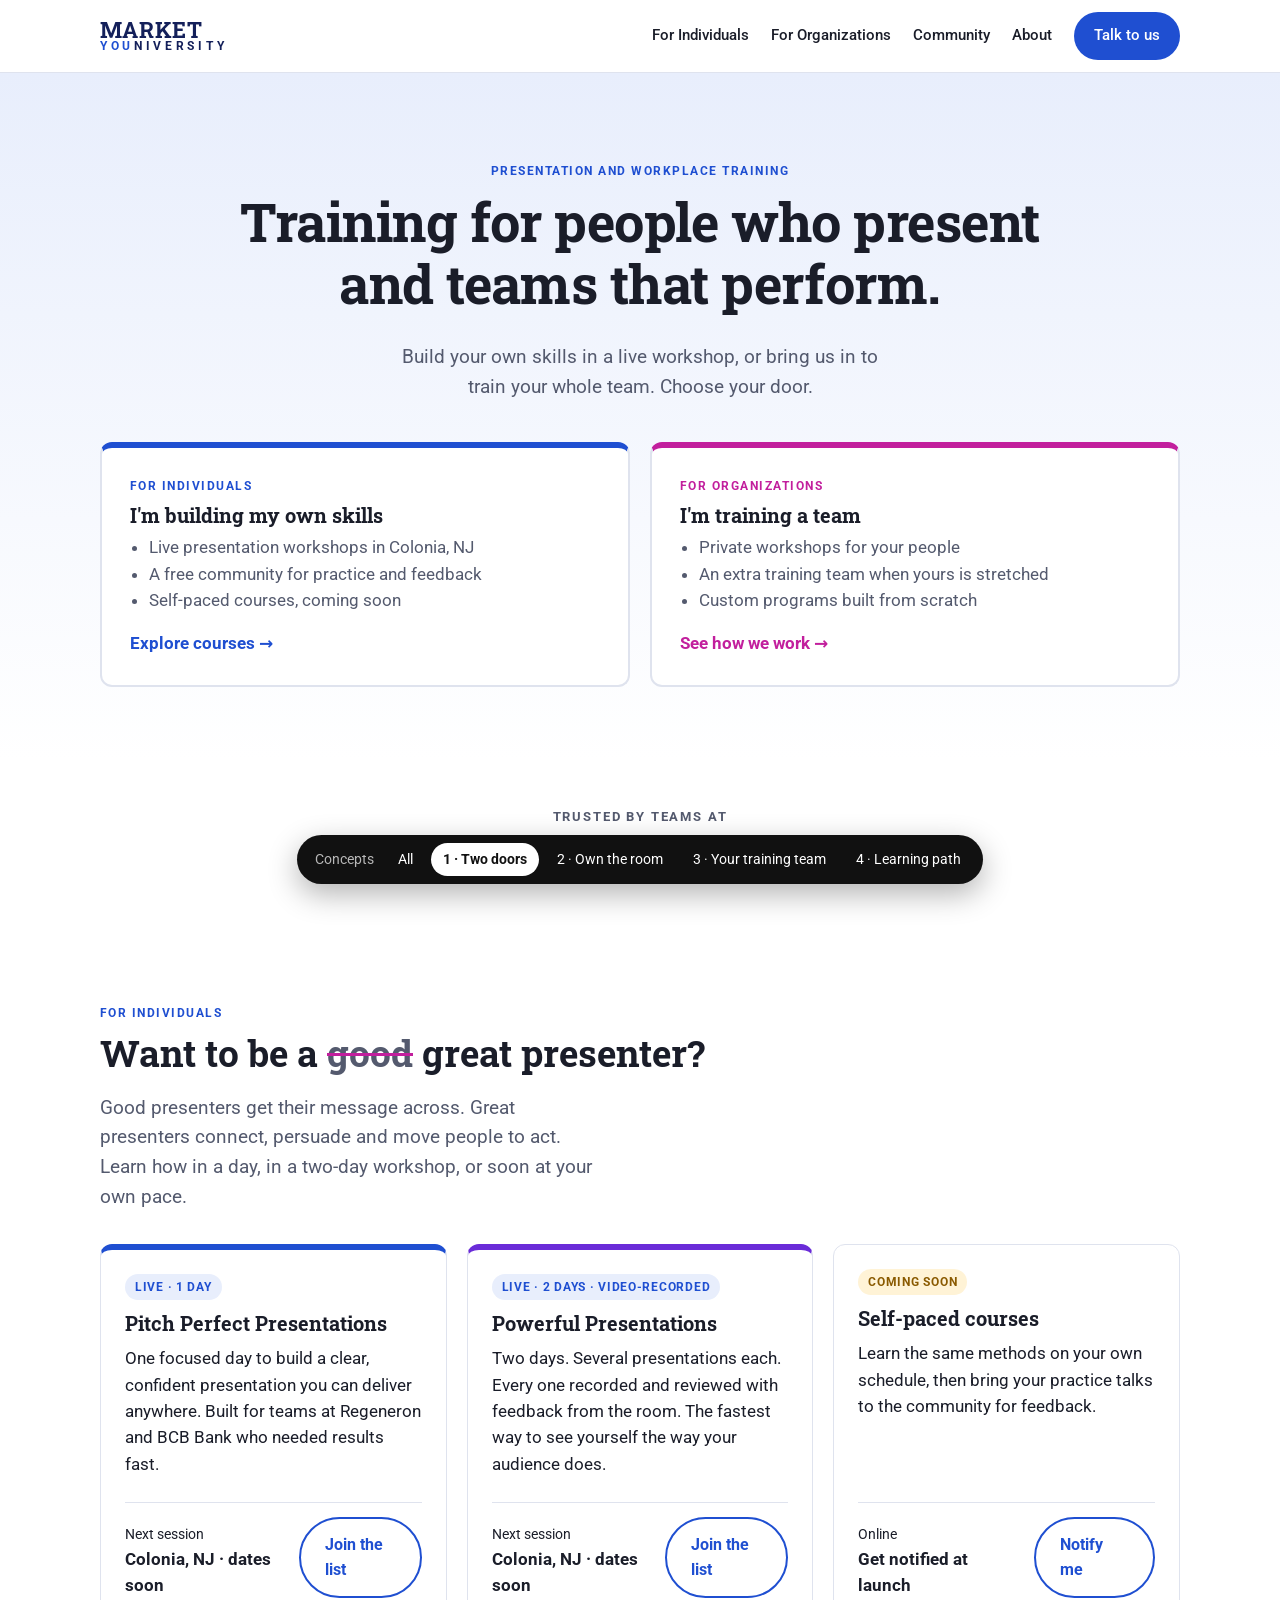
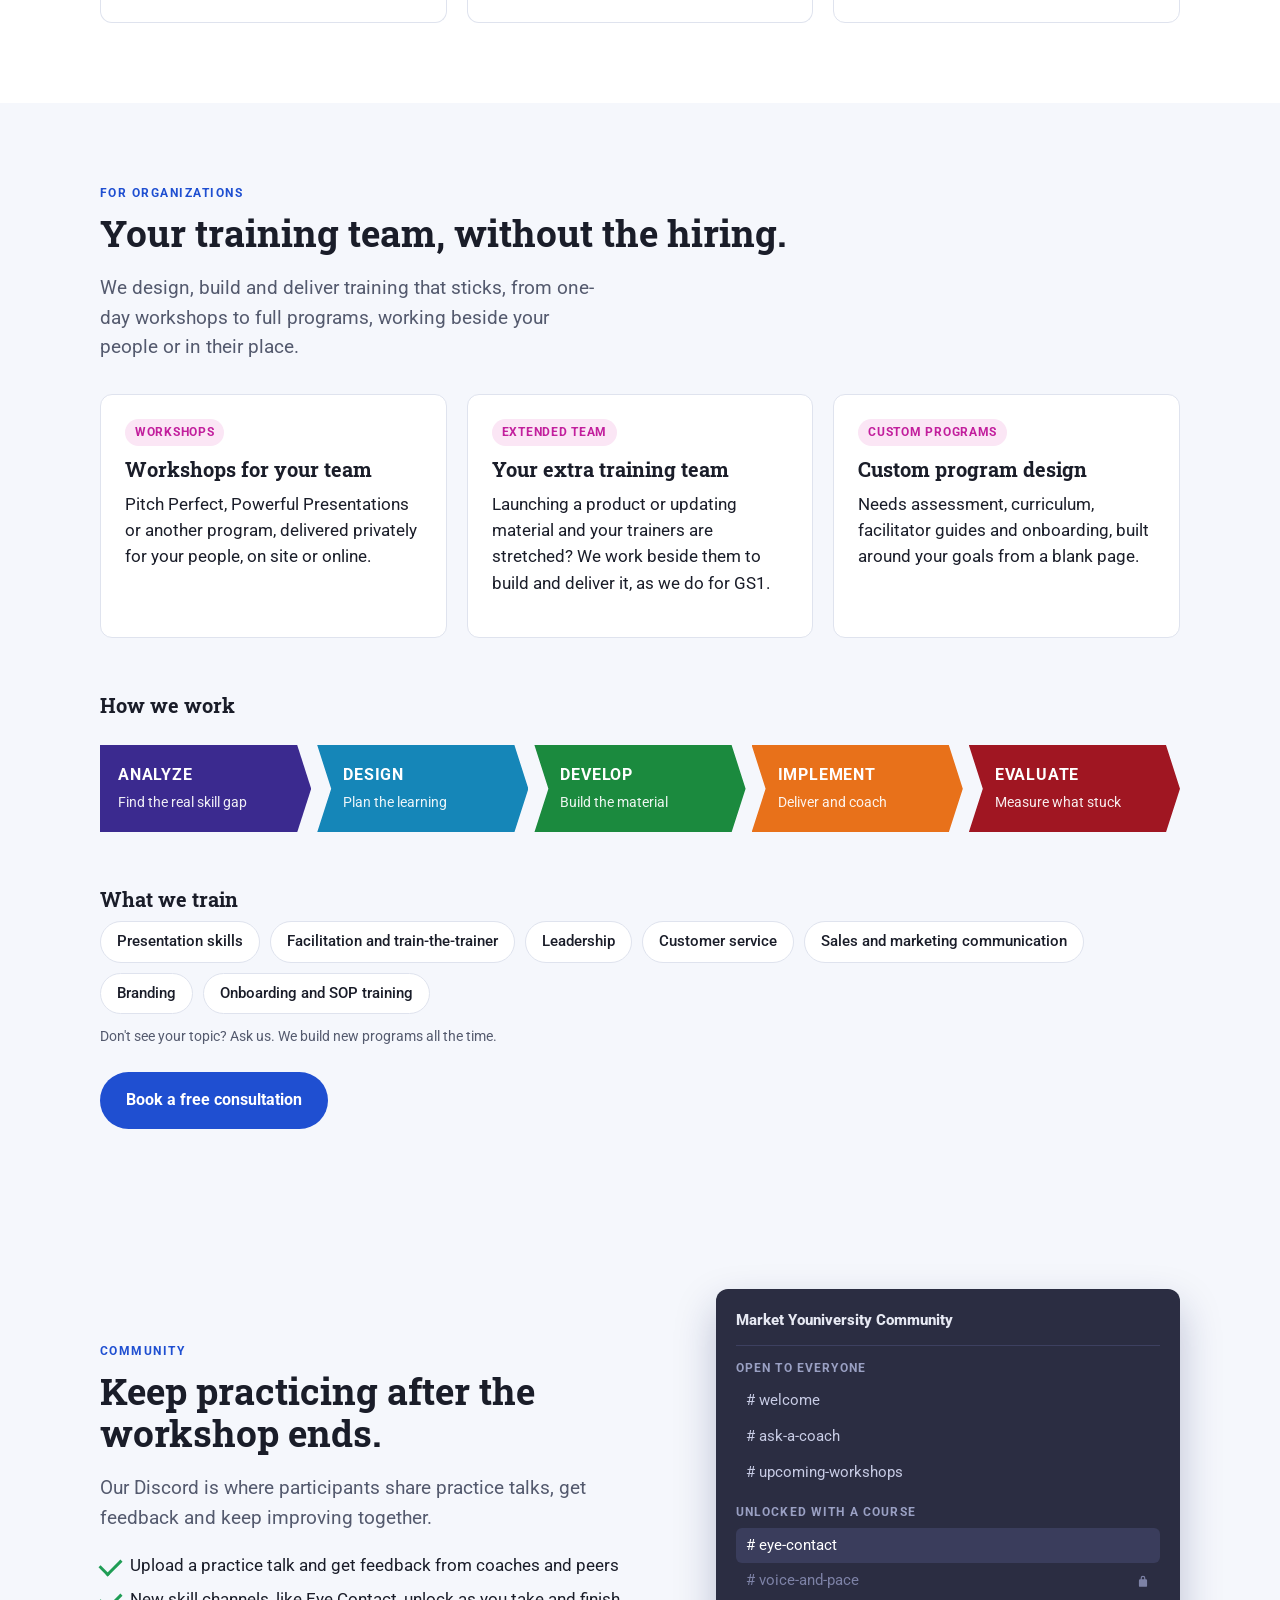
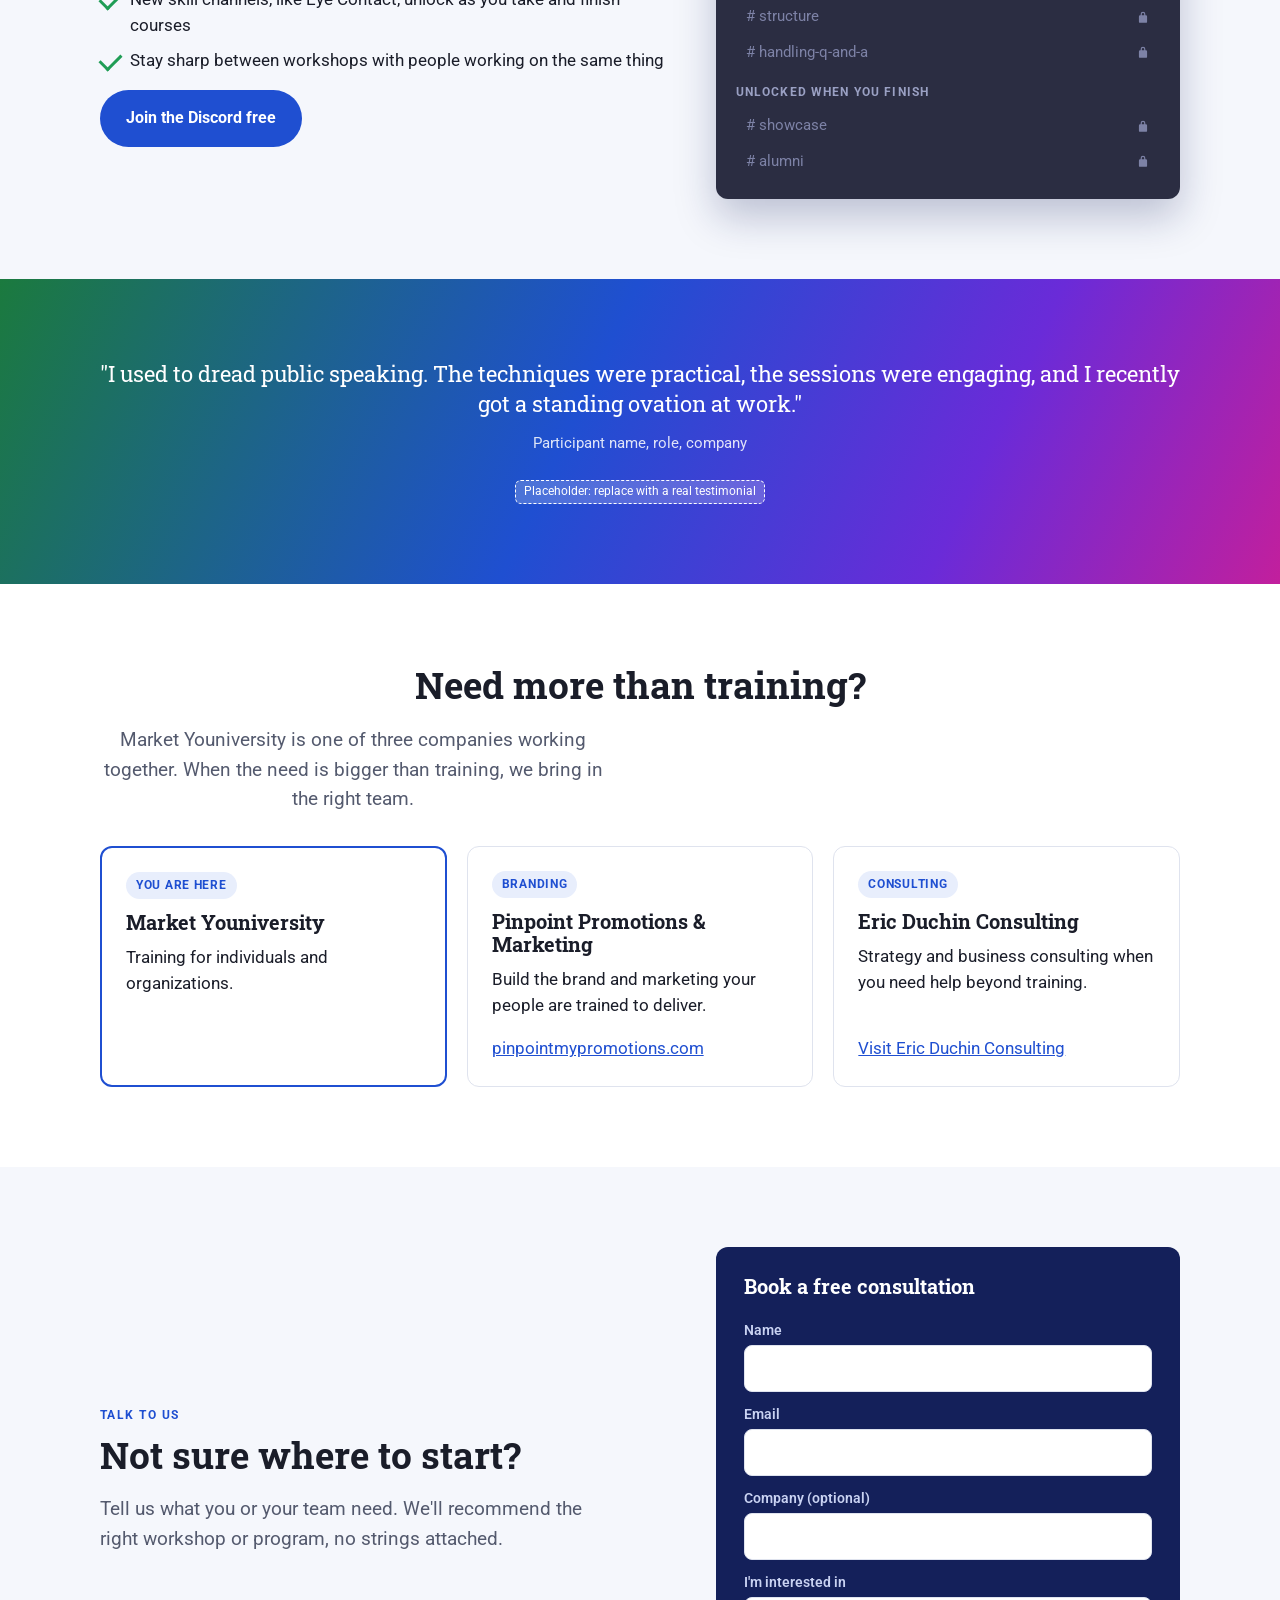
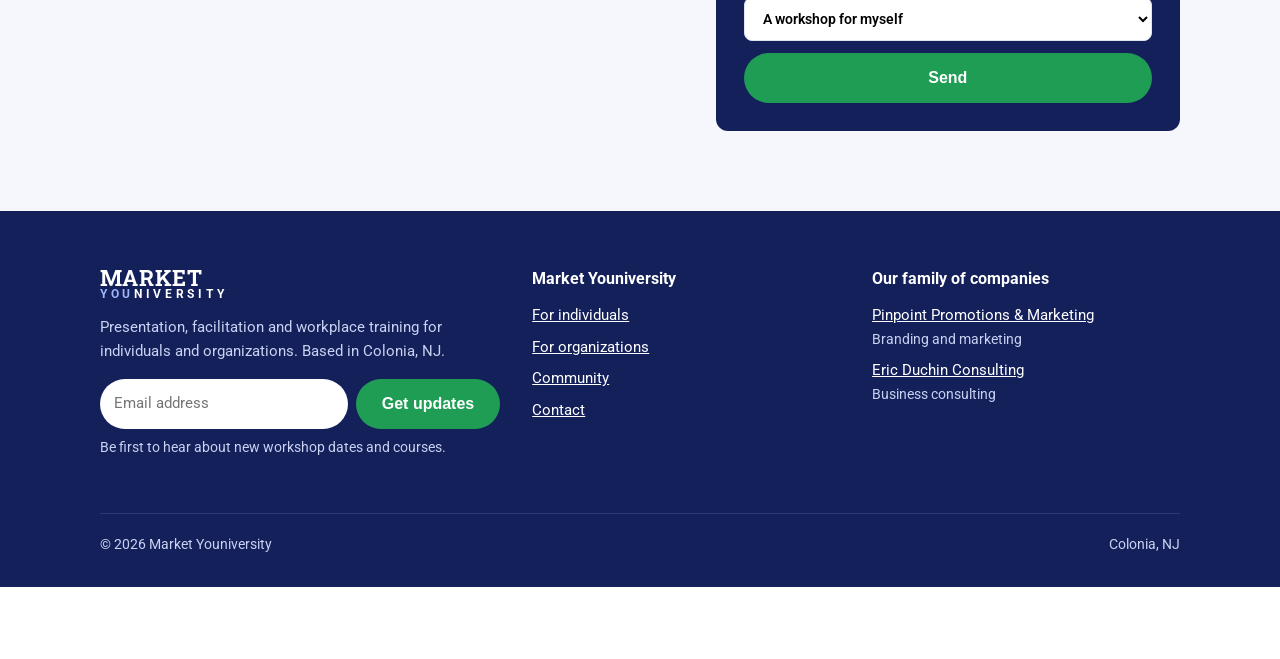
==== concept-1/index.html @ c7da289d "Add four homepage concepts for the repositioned site Static pages for Vercel: an index comparing the" ====
<!doctype html>
<html lang="en">
<head>
<meta charset="utf-8">
<meta name="viewport" content="width=device-width, initial-scale=1">
<title>Market Youniversity · Concept 1: Two doors</title>
<meta name="description" content="Training for people who present and teams that perform.">
<link rel="preconnect" href="https://fonts.googleapis.com">
<link rel="preconnect" href="https://fonts.gstatic.com" crossorigin>
<link href="https://fonts.googleapis.com/css2?family=Roboto+Slab:wght@500;700;800&family=Roboto:wght@400;500;700&display=swap" rel="stylesheet">
<link rel="stylesheet" href="/assets/site.css">
</head>
<body>
<header class="site-header">
  <div class="wrap">
    <a class="logo" href="#top" aria-label="Market Youniversity home"><b>MARKET</b><span><em>You</em>niversity</span></a>
    <button class="menu-toggle" aria-label="Menu" onclick="document.querySelector('.nav').classList.toggle('open')">Menu</button>
    <nav class="nav">
      <a href="#individuals">For Individuals</a>
      <a href="#organizations">For Organizations</a>
      <a href="#community">Community</a>
      <a href="#about">About</a>
      <a class="btn btn-primary" href="#contact">Talk to us</a>
    </nav>
  </div>
</header>
<main id="top">

<section class="hero">
  <div class="wrap center">
    <span class="eyebrow">Presentation and workplace training</span>
    <h1>Training for people who present<br>and teams that perform.</h1>
    <p class="lead">Build your own skills in a live workshop, or bring us in to train your whole team. Choose your door.</p>
    <div class="doors" style="text-align:left">
      <a class="door ind" href="#individuals">
        <span class="eyebrow">For individuals</span>
        <h3>I'm building my own skills</h3>
        <ul><li>Live presentation workshops in Colonia, NJ</li><li>A free community for practice and feedback</li><li>Self-paced courses, coming soon</li></ul>
        <span class="go">Explore courses &rarr;</span>
      </a>
      <a class="door org" href="#organizations">
        <span class="eyebrow" style="color:var(--magenta)">For organizations</span>
        <h3>I'm training a team</h3>
        <ul><li>Private workshops for your people</li><li>An extra training team when yours is stretched</li><li>Custom programs built from scratch</li></ul>
        <span class="go" style="color:var(--magenta)">See how we work &rarr;</span>
      </a>
    </div>
  </div>
</section>
<section class="section tight">
  <div class="wrap">
    <p class="clients-label">Trusted by teams at</p>
    <div class="clients"><span>Regeneron</span><span>BCB Bank</span><span>GS1</span></div>
  </div>
</section>
<section class="section" id="individuals">
  <div class="wrap">
    <span class="eyebrow">For individuals</span>
    <h2>Want to be a <span class="strike">good</span> great presenter?</h2>
    <p class="lead">Good presenters get their message across. Great presenters connect, persuade and move people to act. Learn how in a day, in a two-day workshop, or soon at your own pace.</p>
    <div class="grid-3" style="margin-top:32px">
      <article class="card course">
        <span class="tag">Live · 1 day</span>
        <h3>Pitch Perfect Presentations</h3>
        <p>One focused day to build a clear, confident presentation you can deliver anywhere. Built for teams at Regeneron and BCB Bank who needed results fast.</p>
        <div class="meta"><div>Next session<strong>Colonia, NJ · dates soon</strong></div><a class="btn btn-ghost" href="#contact">Join the list</a></div>
      </article>
      <article class="card course big">
        <span class="tag">Live · 2 days · video-recorded</span>
        <h3>Powerful Presentations</h3>
        <p>Two days. Several presentations each. Every one recorded and reviewed with feedback from the room. The fastest way to see yourself the way your audience does.</p>
        <div class="meta"><div>Next session<strong>Colonia, NJ · dates soon</strong></div><a class="btn btn-ghost" href="#contact">Join the list</a></div>
      </article>
      <article class="card">
        <span class="tag soon">Coming soon</span>
        <h3>Self-paced courses</h3>
        <p>Learn the same methods on your own schedule, then bring your practice talks to the community for feedback.</p>
        <div class="meta"><div>Online<strong>Get notified at launch</strong></div><a class="btn btn-ghost" href="#contact">Notify me</a></div>
      </article>
    </div>
  </div>
</section>
<section class="section alt" id="organizations">
  <div class="wrap">
    <span class="eyebrow">For organizations</span>
    <h2>Your training team, without the hiring.</h2>
    <p class="lead">We design, build and deliver training that sticks, from one-day workshops to full programs, working beside your people or in their place.</p>
    <div class="grid-3" style="margin-top:32px">
      <article class="card"><span class="tag org">Workshops</span><h3>Workshops for your team</h3><p>Pitch Perfect, Powerful Presentations or another program, delivered privately for your people, on site or online.</p></article>
      <article class="card"><span class="tag org">Extended team</span><h3>Your extra training team</h3><p>Launching a product or updating material and your trainers are stretched? We work beside them to build and deliver it, as we do for GS1.</p></article>
      <article class="card"><span class="tag org">Custom programs</span><h3>Custom program design</h3><p>Needs assessment, curriculum, facilitator guides and onboarding, built around your goals from a blank page.</p></article>
    </div>
    <h3 style="margin-top:56px">How we work</h3>
    <div class="chevrons">
      <div class="chev c1"><b>Analyze</b><small>Find the real skill gap</small></div>
      <div class="chev c2"><b>Design</b><small>Plan the learning</small></div>
      <div class="chev c3"><b>Develop</b><small>Build the material</small></div>
      <div class="chev c4"><b>Implement</b><small>Deliver and coach</small></div>
      <div class="chev c5"><b>Evaluate</b><small>Measure what stuck</small></div>
    </div>
    <h3 style="margin-top:56px">What we train</h3>
    <div class="pills">
      <span class="pill">Presentation skills</span><span class="pill">Facilitation and train-the-trainer</span><span class="pill">Leadership</span><span class="pill">Customer service</span><span class="pill">Sales and marketing communication</span><span class="pill">Branding</span><span class="pill">Onboarding and SOP training</span>
    </div>
    <p class="small muted" style="margin-top:12px">Don't see your topic? Ask us. We build new programs all the time.</p>
    
    <div class="btn-row"><a class="btn btn-primary" href="#contact">Book a free consultation</a></div>
  </div>
</section>
<section class="section alt" id="community">
  <div class="wrap hero-grid">
    <div>
      <span class="eyebrow">Community</span>
      <h2>Keep practicing after the workshop ends.</h2>
      <p class="lead">Our Discord is where participants share practice talks, get feedback and keep improving together.</p>
      <ul class="ticks">
        <li>Upload a practice talk and get feedback from coaches and peers</li>
        <li>New skill channels, like Eye Contact, unlock as you take and finish courses</li>
        <li>Stay sharp between workshops with people working on the same thing</li>
      </ul>
      <a class="btn btn-primary" href="#">Join the Discord free</a>
    </div>
    <div class="discord" aria-label="Preview of the Market Youniversity Discord">
        <div class="server">Market Youniversity Community</div>
        <div class="group">Open to everyone</div>
        <div class="ch"><span># welcome</span></div><div class="ch"><span># ask-a-coach</span></div><div class="ch"><span># upcoming-workshops</span></div>
        <div class="group">Unlocked with a course</div>
        <div class="ch on"><span># eye-contact</span></div><div class="ch locked"><span># voice-and-pace</span><svg viewBox="0 0 24 24" aria-label="locked"><path d="M17 9h-1V7a4 4 0 0 0-8 0v2H7a2 2 0 0 0-2 2v9a2 2 0 0 0 2 2h10a2 2 0 0 0 2-2v-9a2 2 0 0 0-2-2Zm-7-2a2 2 0 0 1 4 0v2h-4Z"/></svg></div><div class="ch locked"><span># structure</span><svg viewBox="0 0 24 24" aria-label="locked"><path d="M17 9h-1V7a4 4 0 0 0-8 0v2H7a2 2 0 0 0-2 2v9a2 2 0 0 0 2 2h10a2 2 0 0 0 2-2v-9a2 2 0 0 0-2-2Zm-7-2a2 2 0 0 1 4 0v2h-4Z"/></svg></div><div class="ch locked"><span># handling-q-and-a</span><svg viewBox="0 0 24 24" aria-label="locked"><path d="M17 9h-1V7a4 4 0 0 0-8 0v2H7a2 2 0 0 0-2 2v9a2 2 0 0 0 2 2h10a2 2 0 0 0 2-2v-9a2 2 0 0 0-2-2Zm-7-2a2 2 0 0 1 4 0v2h-4Z"/></svg></div>
        <div class="group">Unlocked when you finish</div>
        <div class="ch locked"><span># showcase</span><svg viewBox="0 0 24 24" aria-label="locked"><path d="M17 9h-1V7a4 4 0 0 0-8 0v2H7a2 2 0 0 0-2 2v9a2 2 0 0 0 2 2h10a2 2 0 0 0 2-2v-9a2 2 0 0 0-2-2Zm-7-2a2 2 0 0 1 4 0v2h-4Z"/></svg></div><div class="ch locked"><span># alumni</span><svg viewBox="0 0 24 24" aria-label="locked"><path d="M17 9h-1V7a4 4 0 0 0-8 0v2H7a2 2 0 0 0-2 2v9a2 2 0 0 0 2 2h10a2 2 0 0 0 2-2v-9a2 2 0 0 0-2-2Zm-7-2a2 2 0 0 1 4 0v2h-4Z"/></svg></div>
      </div>
  </div>
</section>
<section class="section band-grad">
  <div class="wrap center">
    <p class="quote">"I used to dread public speaking. The techniques were practical, the sessions were engaging, and I recently got a standing ovation at work."</p>
    <p class="quote-by">Participant name, role, company</p>
    <span class="placeholder-note">Placeholder: replace with a real testimonial</span>
  </div>
</section>
<section class="section">
  <div class="wrap">
    <h2 class="center">Need more than training?</h2>
    <p class="lead center">Market Youniversity is one of three companies working together. When the need is bigger than training, we bring in the right team.</p>
    <div class="family" style="margin-top:32px">
      <article class="card here"><span class="tag">You are here</span><h3>Market Youniversity</h3><p>Training for individuals and organizations.</p></article>
      <article class="card"><span class="tag">Branding</span><h3>Pinpoint Promotions &amp; Marketing</h3><p>Build the brand and marketing your people are trained to deliver.</p><a href="https://pinpointmypromotions.com" target="_blank" rel="noopener">pinpointmypromotions.com</a></article>
      <article class="card"><span class="tag">Consulting</span><h3>Eric Duchin Consulting</h3><p>Strategy and business consulting when you need help beyond training.</p><a href="#">Visit Eric Duchin Consulting</a></article>
    </div>
  </div>
</section>
<section class="section alt" id="contact">
  <div class="wrap hero-grid">
    <div>
      <span class="eyebrow">Talk to us</span>
      <h2>Not sure where to start?</h2>
      <p class="lead">Tell us what you or your team need. We'll recommend the right workshop or program, no strings attached.</p>
    </div>
    <form class="form form-card" onsubmit="return false">
      <h3>Book a free consultation</h3>
      <label>Name<input type="text" autocomplete="name"></label>
      <label>Email<input type="email" autocomplete="email"></label>
      <label>Company (optional)<input type="text" autocomplete="organization"></label>
      <label>I'm interested in
        <select><option>A workshop for myself</option><option>Training for my team</option><option>Help building a training program</option><option>Something else</option></select>
      </label>
      <button class="btn btn-green" type="submit">Send</button>
    </form>
  </div>
</section>
</main>
<footer class="site-footer" id="about">
  <div class="wrap">
    <div class="footer-grid">
      <div>
        <a class="logo" href="#top" style="color:#fff"><b>MARKET</b><span><em style="color:#9fb6ff">You</em>niversity</span></a>
        <p style="margin-top:16px">Presentation, facilitation and workplace training for individuals and organizations. Based in Colonia, NJ.</p>
        <form class="newsletter" onsubmit="return false">
          <input type="email" placeholder="Email address" aria-label="Email address">
          <button class="btn btn-green" type="submit">Get updates</button>
        </form>
        <p class="small" style="margin-top:8px">Be first to hear about new workshop dates and courses.</p>
      </div>
      <div>
        <h4>Market Youniversity</h4>
        <ul>
          <li><a href="#individuals">For individuals</a></li>
          <li><a href="#organizations">For organizations</a></li>
          <li><a href="#community">Community</a></li>
          <li><a href="#contact">Contact</a></li>
        </ul>
      </div>
      <div>
        <h4>Our family of companies</h4>
        <ul>
          <li><a href="https://pinpointmypromotions.com" target="_blank" rel="noopener">Pinpoint Promotions &amp; Marketing</a><br><span class="small">Branding and marketing</span></li>
          <li><a href="#">Eric Duchin Consulting</a><br><span class="small">Business consulting</span></li>
        </ul>
      </div>
    </div>
    <div class="footer-base"><span>&copy; 2026 Market Youniversity</span><span>Colonia, NJ</span></div>
  </div>
</footer>
<div class="concept-bar" role="navigation" aria-label="Homepage concepts"><span>Concepts</span><a href="/">All</a><a href="/concept-1/" class="on">1 · Two doors</a><a href="/concept-2/" class="">2 · Own the room</a><a href="/concept-3/" class="">3 · Your training team</a><a href="/concept-4/" class="">4 · Learning path</a></div>
</body>
</html>
---- assets/site.css ----
/* Market Youniversity — shared styles for homepage concepts */
:root {
  --navy: #14205a;
  --blue: #1f4fd1;
  --blue-soft: #e8eefc;
  --purple: #6a2bd8;
  --magenta: #c21f9d;
  --green: #1f9d55;
  --ink: #1a1d29;
  --muted: #545a6e;
  --line: #dfe3ee;
  --bg: #ffffff;
  --bg-alt: #f5f7fc;
  --radius: 12px;
  --max: 1120px;
  --grad: linear-gradient(115deg, #1b7a3e 0%, #1f4fd1 45%, #6a2bd8 75%, #c21f9d 100%);
}

* { box-sizing: border-box; }
html { scroll-behavior: smooth; }
body {
  margin: 0;
  font-family: "Roboto", system-ui, -apple-system, "Segoe UI", sans-serif;
  color: var(--ink);
  background: var(--bg);
  line-height: 1.55;
  font-size: 17px;
  padding-bottom: 72px; /* room for the concept switcher */
}
img { max-width: 100%; display: block; }
a { color: var(--blue); }
h1, h2, h3, .slab { font-family: "Roboto Slab", Georgia, serif; line-height: 1.15; margin: 0 0 .5em; }
h1 { font-size: clamp(2.1rem, 4.6vw, 3.4rem); letter-spacing: -0.01em; }
h2 { font-size: clamp(1.6rem, 3vw, 2.3rem); }
h3 { font-size: 1.25rem; }
p { margin: 0 0 1em; }
.wrap { width: 100%; max-width: var(--max); margin: 0 auto; padding: 0 20px; }
.section { padding: 80px 0; }
.section.alt { background: var(--bg-alt); }
.section.tight { padding: 48px 0; }
.eyebrow { text-transform: uppercase; letter-spacing: .12em; font-size: .78rem; font-weight: 700; color: var(--blue); margin-bottom: .75em; display: block; }
.lead { font-size: 1.2rem; color: var(--muted); max-width: 46ch; }
.center { text-align: center; }
.center .lead { margin-left: auto; margin-right: auto; }
.muted { color: var(--muted); }
.small { font-size: .88rem; }
.strike { text-decoration: line-through; text-decoration-color: var(--magenta); text-decoration-thickness: 3px; color: var(--muted); }

/* Buttons */
.btn { display: inline-block; padding: 14px 24px; border-radius: 999px; font-weight: 700; text-decoration: none; border: 2px solid transparent; transition: transform .15s, box-shadow .15s; font-size: 1rem; cursor: pointer; }
.btn:hover { transform: translateY(-1px); box-shadow: 0 6px 18px rgba(20,32,90,.18); }
.btn-primary { background: var(--blue); color: #fff; }
.btn-green { background: var(--green); color: #fff; }
.btn-ghost { background: transparent; color: var(--blue); border-color: var(--blue); }
.btn-white { background: #fff; color: var(--navy); }
.btn-row { display: flex; gap: 12px; flex-wrap: wrap; margin-top: 24px; }

/* Header */
.site-header { position: sticky; top: 0; z-index: 20; background: rgba(255,255,255,.96); backdrop-filter: blur(6px); border-bottom: 1px solid var(--line); }
.site-header .wrap { display: flex; align-items: center; justify-content: space-between; height: 72px; gap: 16px; }
.logo { text-decoration: none; color: var(--navy); line-height: 1; display: flex; flex-direction: column; }
.logo b { font-family: "Roboto Slab", serif; font-size: 1.35rem; letter-spacing: .04em; }
.logo span { font-size: .72rem; letter-spacing: .32em; text-transform: uppercase; font-weight: 700; }
.logo span em { font-style: normal; color: var(--blue); }
.nav { display: flex; gap: 22px; align-items: center; }
.nav a { color: var(--ink); text-decoration: none; font-weight: 500; font-size: .95rem; }
.nav a:hover { color: var(--blue); }
.nav .btn { padding: 10px 18px; color: #fff; }
.menu-toggle { display: none; background: none; border: 1px solid var(--line); border-radius: 8px; padding: 8px 12px; font: inherit; }
@media (max-width: 860px) {
  .nav { display: none; position: absolute; top: 72px; left: 0; right: 0; background: #fff; flex-direction: column; align-items: stretch; padding: 16px 20px; border-bottom: 1px solid var(--line); gap: 14px; }
  .nav.open { display: flex; }
  .menu-toggle { display: block; }
}

/* Hero variants */
.hero { padding: 88px 0 72px; background: linear-gradient(180deg, var(--blue-soft), #fff); }
.hero-grid { display: grid; grid-template-columns: 1.1fr .9fr; gap: 48px; align-items: center; }
@media (max-width: 860px) { .hero-grid { grid-template-columns: 1fr; } }
.hero-dark { background: var(--navy); color: #fff; }
.hero-dark .lead { color: #c9d2f2; }
.hero-dark .eyebrow { color: #9fb6ff; }
.hero-grad { background: var(--grad); color: #fff; }
.hero-grad .lead { color: rgba(255,255,255,.88); }
.hero-grad .eyebrow { color: #fff; opacity: .85; }

/* Door cards (two-door split) */
.doors { display: grid; grid-template-columns: 1fr 1fr; gap: 20px; margin-top: 40px; }
@media (max-width: 760px) { .doors { grid-template-columns: 1fr; } }
.door { display: block; text-decoration: none; color: var(--ink); background: #fff; border: 2px solid var(--line); border-radius: var(--radius); padding: 28px; transition: border-color .15s, transform .15s; }
.door:hover { border-color: var(--blue); transform: translateY(-2px); }
.door h3 { margin-bottom: .35em; }
.door .go { font-weight: 700; color: var(--blue); }
.door.ind { border-top: 6px solid var(--blue); }
.door.org { border-top: 6px solid var(--magenta); }
.door ul { padding-left: 1.1em; margin: 0 0 1em; color: var(--muted); }

/* Generic cards */
.grid-2 { display: grid; grid-template-columns: repeat(2, 1fr); gap: 20px; }
.grid-3 { display: grid; grid-template-columns: repeat(3, 1fr); gap: 20px; }
.grid-4 { display: grid; grid-template-columns: repeat(4, 1fr); gap: 20px; }
@media (max-width: 900px) { .grid-3, .grid-4 { grid-template-columns: 1fr 1fr; } }
@media (max-width: 640px) { .grid-2, .grid-3, .grid-4 { grid-template-columns: 1fr; } }
.card { background: #fff; border: 1px solid var(--line); border-radius: var(--radius); padding: 24px; display: flex; flex-direction: column; }
.card p:last-of-type { flex: 1; }
.card .meta { display: flex; justify-content: space-between; align-items: end; gap: 12px; border-top: 1px solid var(--line); padding-top: 14px; margin-top: 8px; font-size: .9rem; }
.card .meta strong { display: block; font-size: 1.05rem; }
.tag { display: inline-block; font-size: .75rem; font-weight: 700; letter-spacing: .06em; text-transform: uppercase; padding: 4px 10px; border-radius: 999px; background: var(--blue-soft); color: var(--blue); margin-bottom: 12px; align-self: flex-start; }
.tag.soon { background: #fff3d6; color: #8a5a00; }
.tag.org { background: #fbe6f5; color: var(--magenta); }

/* Course cards */
.course { border-top: 6px solid var(--blue); }
.course.big { border-top-color: var(--purple); }

/* Client strip */
.clients { display: flex; flex-wrap: wrap; gap: 14px 40px; align-items: center; justify-content: center; }
.clients span { font-family: "Roboto Slab", serif; font-weight: 700; font-size: 1.3rem; color: #6b7189; letter-spacing: .02em; }
.clients-label { text-align: center; font-size: .82rem; letter-spacing: .14em; text-transform: uppercase; color: var(--muted); margin-bottom: 16px; font-weight: 700; }

/* Process chevrons */
.chevrons { display: grid; grid-template-columns: repeat(5, 1fr); gap: 6px; margin-top: 28px; }
@media (max-width: 760px) { .chevrons { grid-template-columns: 1fr; } }
.chev { color: #fff; padding: 18px 16px 18px 26px; clip-path: polygon(0 0, calc(100% - 14px) 0, 100% 50%, calc(100% - 14px) 100%, 0 100%, 14px 50%); }
.chev:first-child { clip-path: polygon(0 0, calc(100% - 14px) 0, 100% 50%, calc(100% - 14px) 100%, 0 100%); padding-left: 18px; }
@media (max-width: 760px) { .chev, .chev:first-child { clip-path: none; border-radius: 8px; padding-left: 18px; } }
.chev b { display: block; font-size: 1rem; letter-spacing: .05em; text-transform: uppercase; }
.chev small { font-size: .85rem; opacity: .92; }
.c1 { background: #3b2a8f; } .c2 { background: #1586b8; } .c3 { background: #1b8a3e; } .c4 { background: #e8711a; } .c5 { background: #a01622; }

/* Ladder / path */
.ladder { counter-reset: step; display: grid; gap: 14px; }
.rung { display: grid; grid-template-columns: 56px 1fr auto; gap: 18px; align-items: center; background: #fff; border: 1px solid var(--line); border-radius: var(--radius); padding: 18px 22px; }
.rung::before { counter-increment: step; content: counter(step); width: 44px; height: 44px; border-radius: 50%; background: var(--blue-soft); color: var(--blue); font-weight: 800; display: grid; place-items: center; font-size: 1.1rem; }
.rung h3 { margin: 0 0 .15em; font-size: 1.1rem; }
.rung p { margin: 0; color: var(--muted); font-size: .95rem; }
@media (max-width: 640px) { .rung { grid-template-columns: 44px 1fr; } .rung .btn { grid-column: 2; justify-self: start; } }

/* Discord preview */
.discord { background: #2b2d42; color: #e6e8f2; border-radius: var(--radius); padding: 20px; font-size: .95rem; box-shadow: 0 18px 40px rgba(20,32,90,.25); }
.discord .server { font-weight: 800; padding-bottom: 12px; border-bottom: 1px solid #3d4060; margin-bottom: 12px; }
.discord .group { text-transform: uppercase; font-size: .72rem; letter-spacing: .1em; color: #9aa0c3; margin: 14px 0 6px; font-weight: 700; }
.discord .ch { display: flex; justify-content: space-between; align-items: center; padding: 6px 10px; border-radius: 6px; color: #c7cbe4; }
.discord .ch.on { background: #3a3d5c; color: #fff; }
.discord .ch.locked { color: #7d82a6; }
.discord .ch svg { width: 14px; height: 14px; fill: currentColor; }

/* Quote */
.quote { font-family: "Roboto Slab", serif; font-size: 1.35rem; line-height: 1.4; margin: 0 0 12px; }
.quote-by { color: var(--muted); font-size: .95rem; }
.band-grad { background: var(--grad); color: #fff; }
.band-grad .quote-by { color: rgba(255,255,255,.85); }
.placeholder-note { display: inline-block; font-size: .72rem; background: rgba(255,255,255,.2); border: 1px dashed currentColor; padding: 2px 8px; border-radius: 6px; margin-top: 10px; }

/* Form */
.form { display: grid; gap: 12px; }
.form label { font-size: .85rem; font-weight: 600; color: var(--muted); display: grid; gap: 4px; }
.form input, .form select, .form textarea { font: inherit; padding: 12px 14px; border: 1px solid var(--line); border-radius: 8px; width: 100%; background: #fff; }
.form-card { background: var(--navy); color: #fff; border-radius: var(--radius); padding: 28px; }
.form-card label { color: #c9d2f2; }
.form-card h3 { color: #fff; }

/* Checklist */
.ticks { list-style: none; padding: 0; margin: 0 0 1em; }
.ticks li { padding-left: 30px; position: relative; margin-bottom: 8px; }
.ticks li::before { content: ""; position: absolute; left: 0; top: 6px; width: 18px; height: 10px; border-left: 3px solid var(--green); border-bottom: 3px solid var(--green); transform: rotate(-45deg); }

/* Topic pills */
.pills { display: flex; flex-wrap: wrap; gap: 10px; }
.pill { border: 1px solid var(--line); background: #fff; padding: 8px 16px; border-radius: 999px; font-weight: 500; font-size: .95rem; }

/* Family strip + footer */
.family { display: grid; grid-template-columns: repeat(3, 1fr); gap: 20px; }
@media (max-width: 760px) { .family { grid-template-columns: 1fr; } }
.family .card.here { border: 2px solid var(--blue); }
.site-footer { background: var(--navy); color: #c9d2f2; padding: 56px 0 32px; font-size: .95rem; }
.site-footer a { color: #fff; }
.footer-grid { display: grid; grid-template-columns: 1.3fr 1fr 1fr; gap: 32px; }
@media (max-width: 760px) { .footer-grid { grid-template-columns: 1fr; } }
.site-footer h4 { color: #fff; margin: 0 0 12px; font-size: 1rem; }
.site-footer ul { list-style: none; padding: 0; margin: 0; }
.site-footer li { margin-bottom: 8px; }
.newsletter { display: flex; gap: 8px; margin-top: 12px; }
.newsletter input { flex: 1; min-width: 0; padding: 12px 14px; border-radius: 999px; border: 0; font: inherit; }
.footer-base { border-top: 1px solid #2c3878; margin-top: 40px; padding-top: 20px; font-size: .85rem; display: flex; justify-content: space-between; flex-wrap: wrap; gap: 12px; }

/* Concept switcher for review */
.concept-bar { position: fixed; bottom: 16px; left: 50%; transform: translateX(-50%); z-index: 50; background: #111; color: #fff; border-radius: 999px; padding: 8px 10px 8px 18px; display: flex; gap: 6px; align-items: center; font-size: .85rem; box-shadow: 0 10px 30px rgba(0,0,0,.3); max-width: calc(100% - 24px); overflow-x: auto; white-space: nowrap; }
.concept-bar a { color: #fff; text-decoration: none; padding: 6px 12px; border-radius: 999px; }
.concept-bar a.on { background: #fff; color: #111; font-weight: 700; }
.concept-bar span { opacity: .7; margin-right: 6px; }
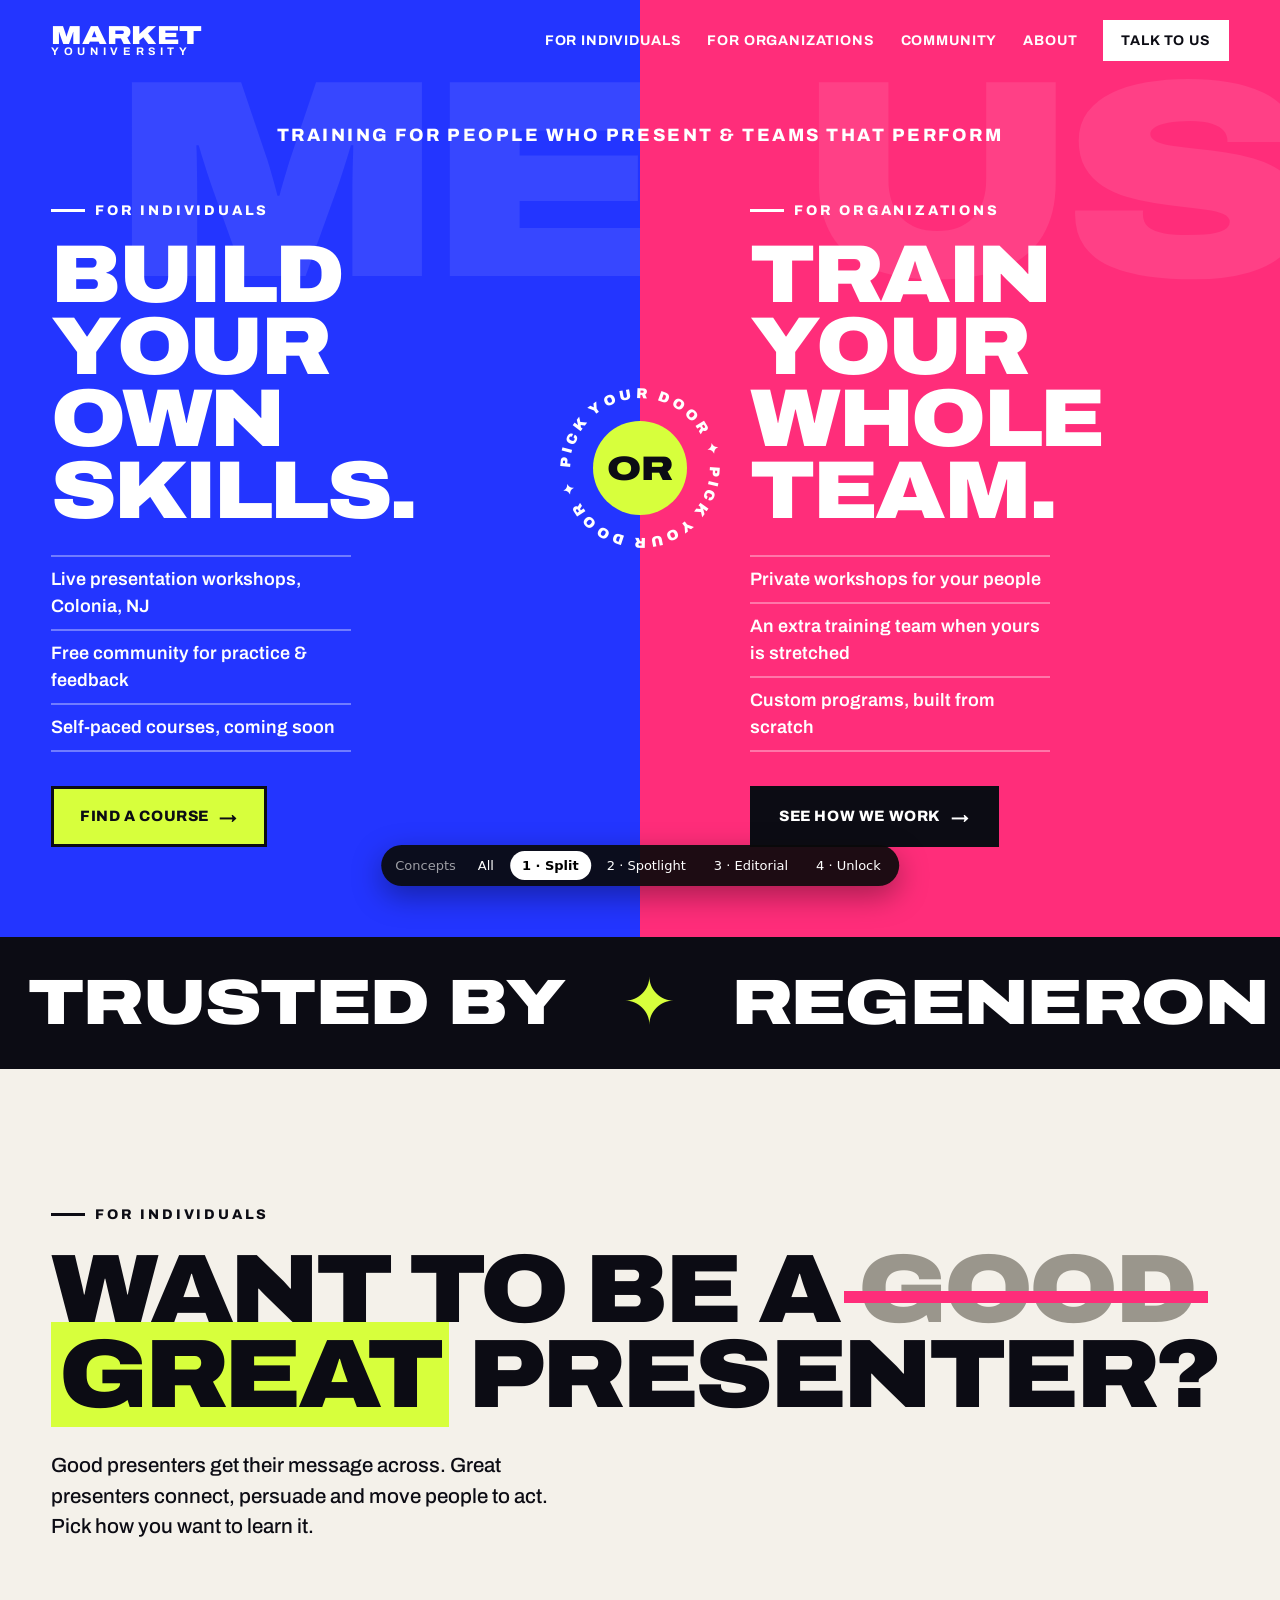
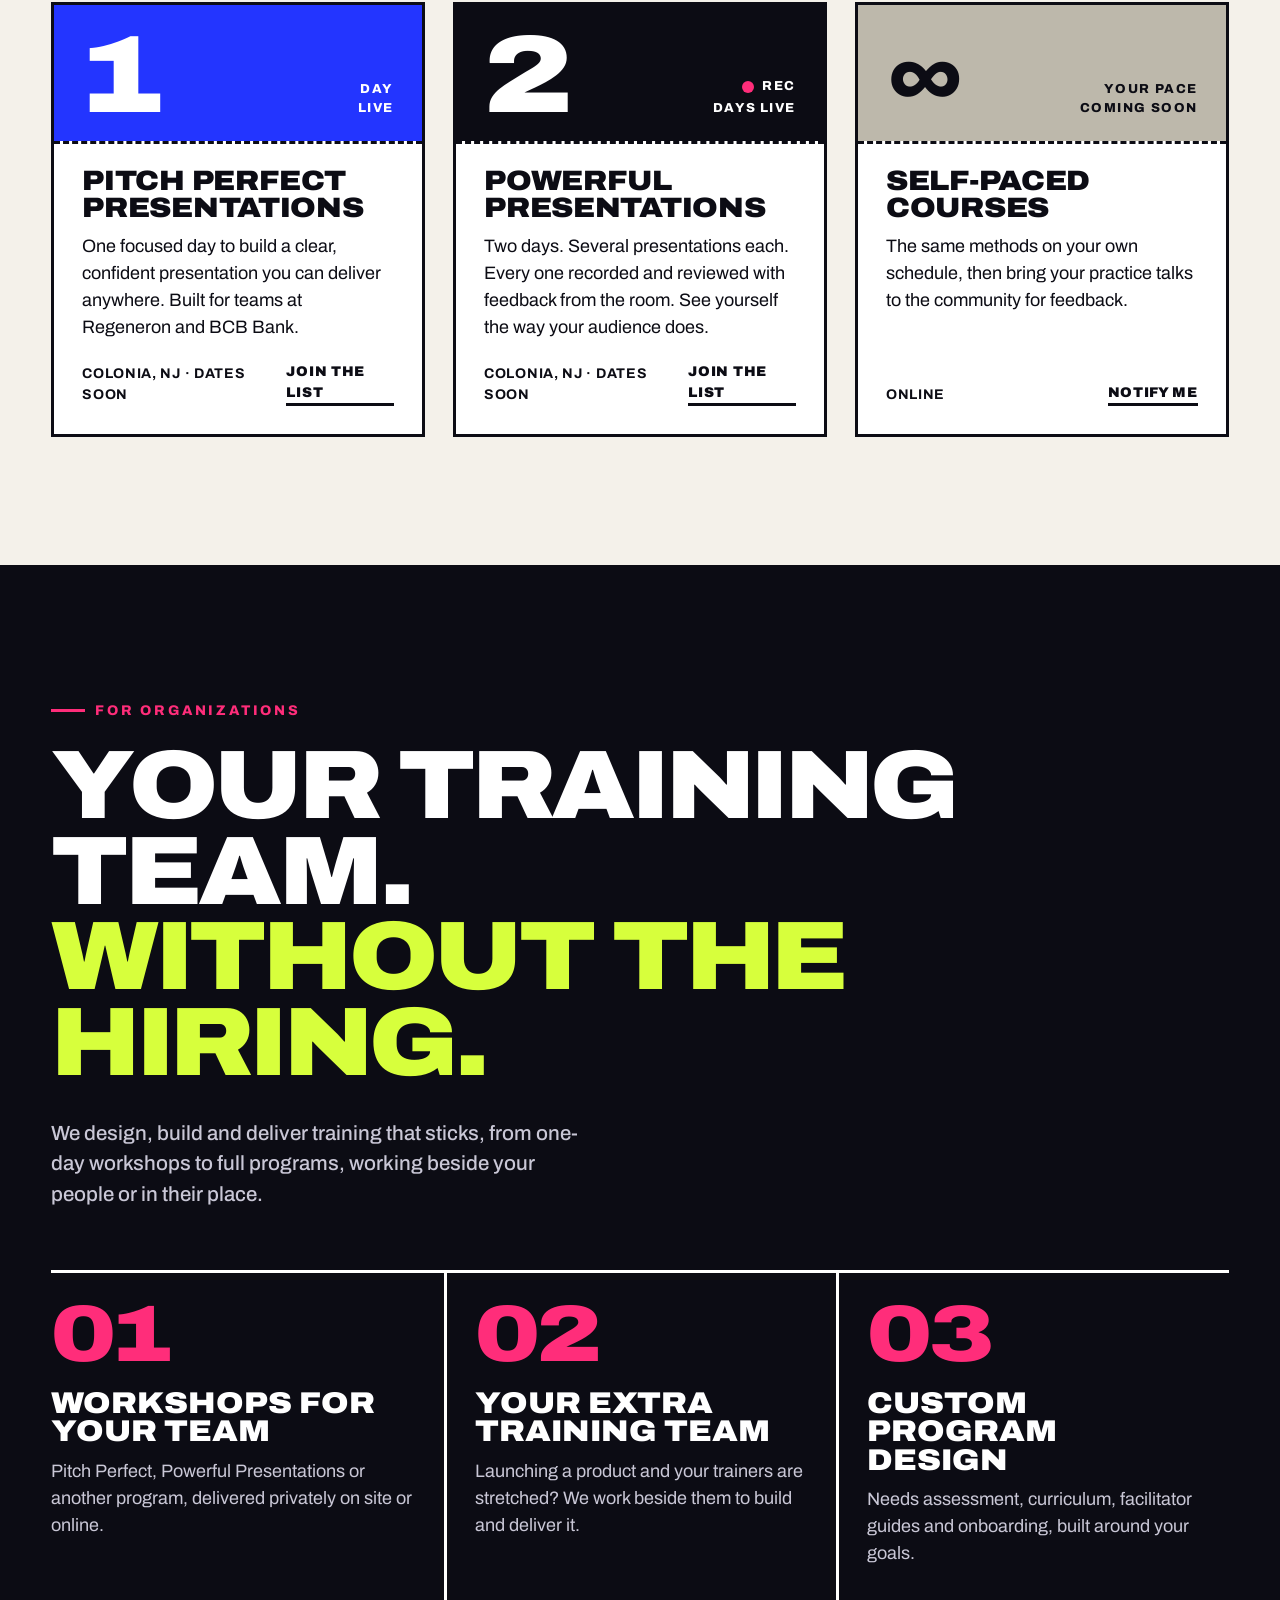
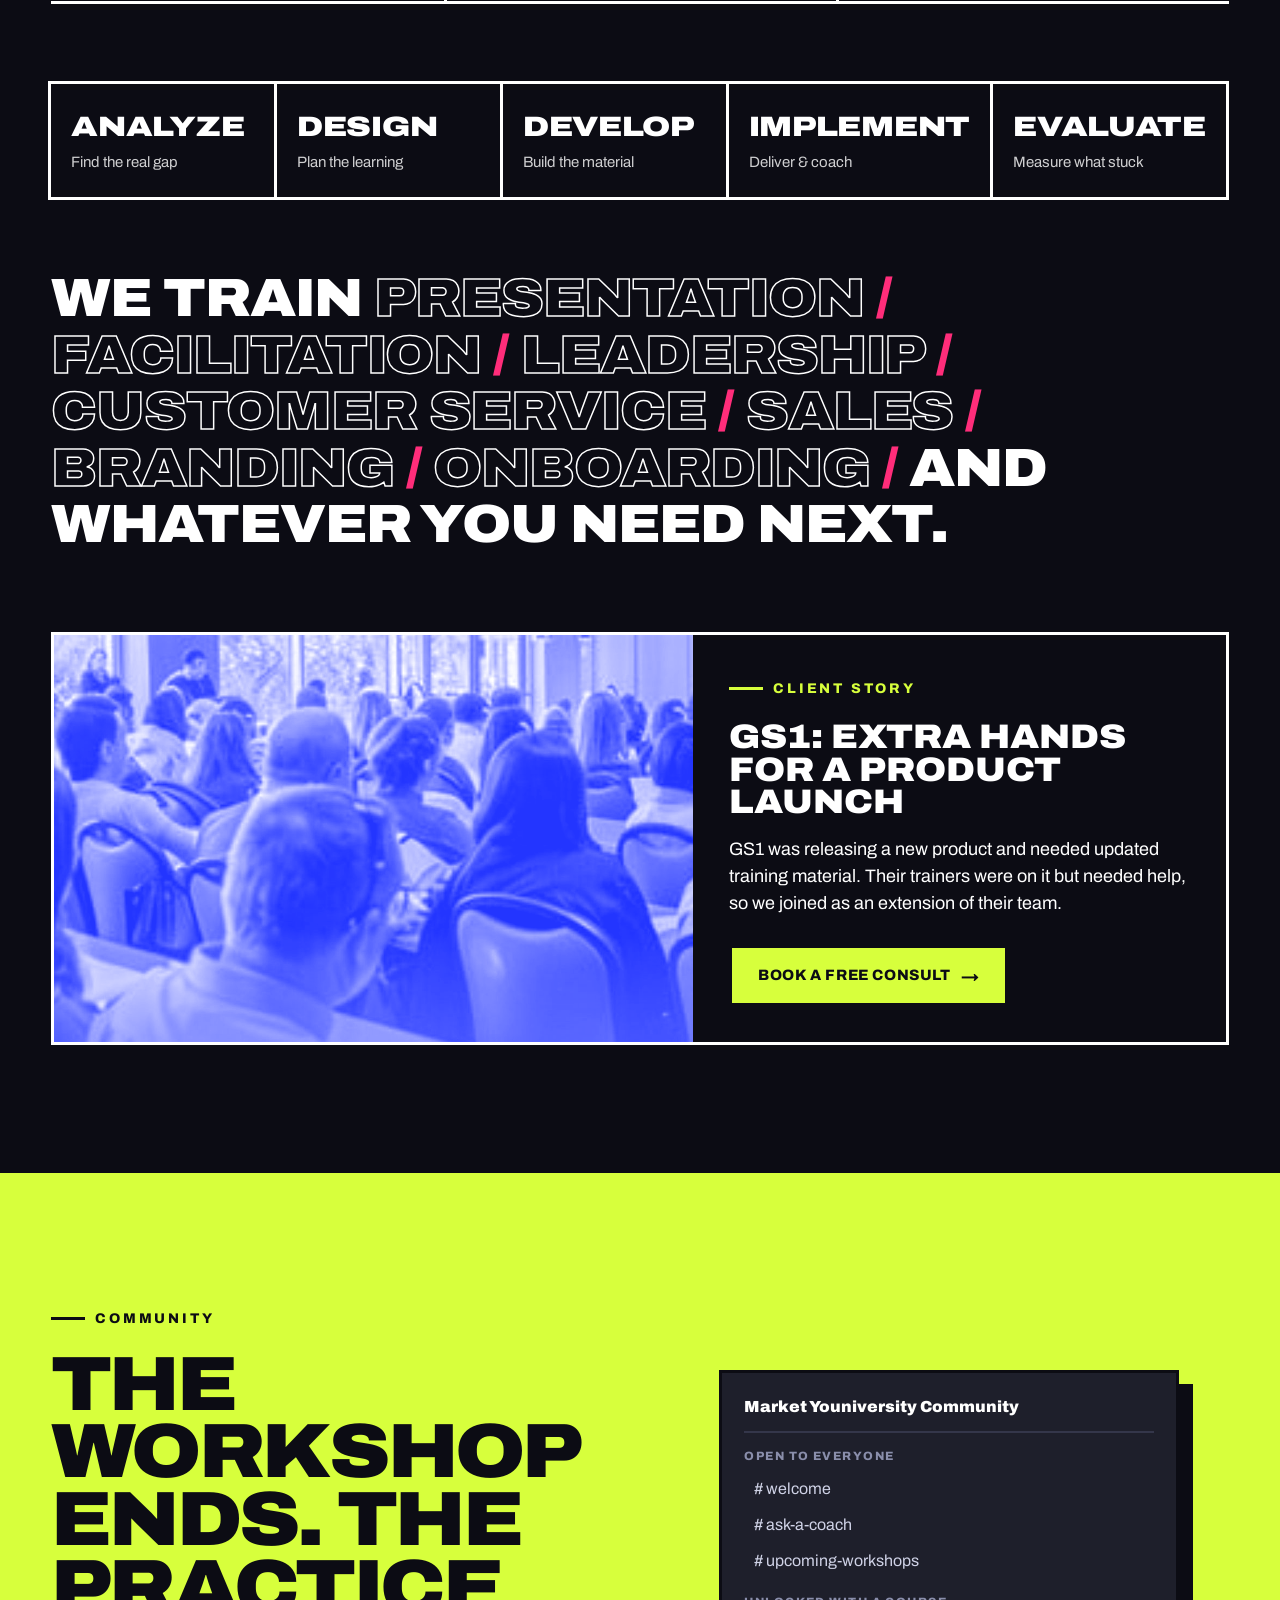
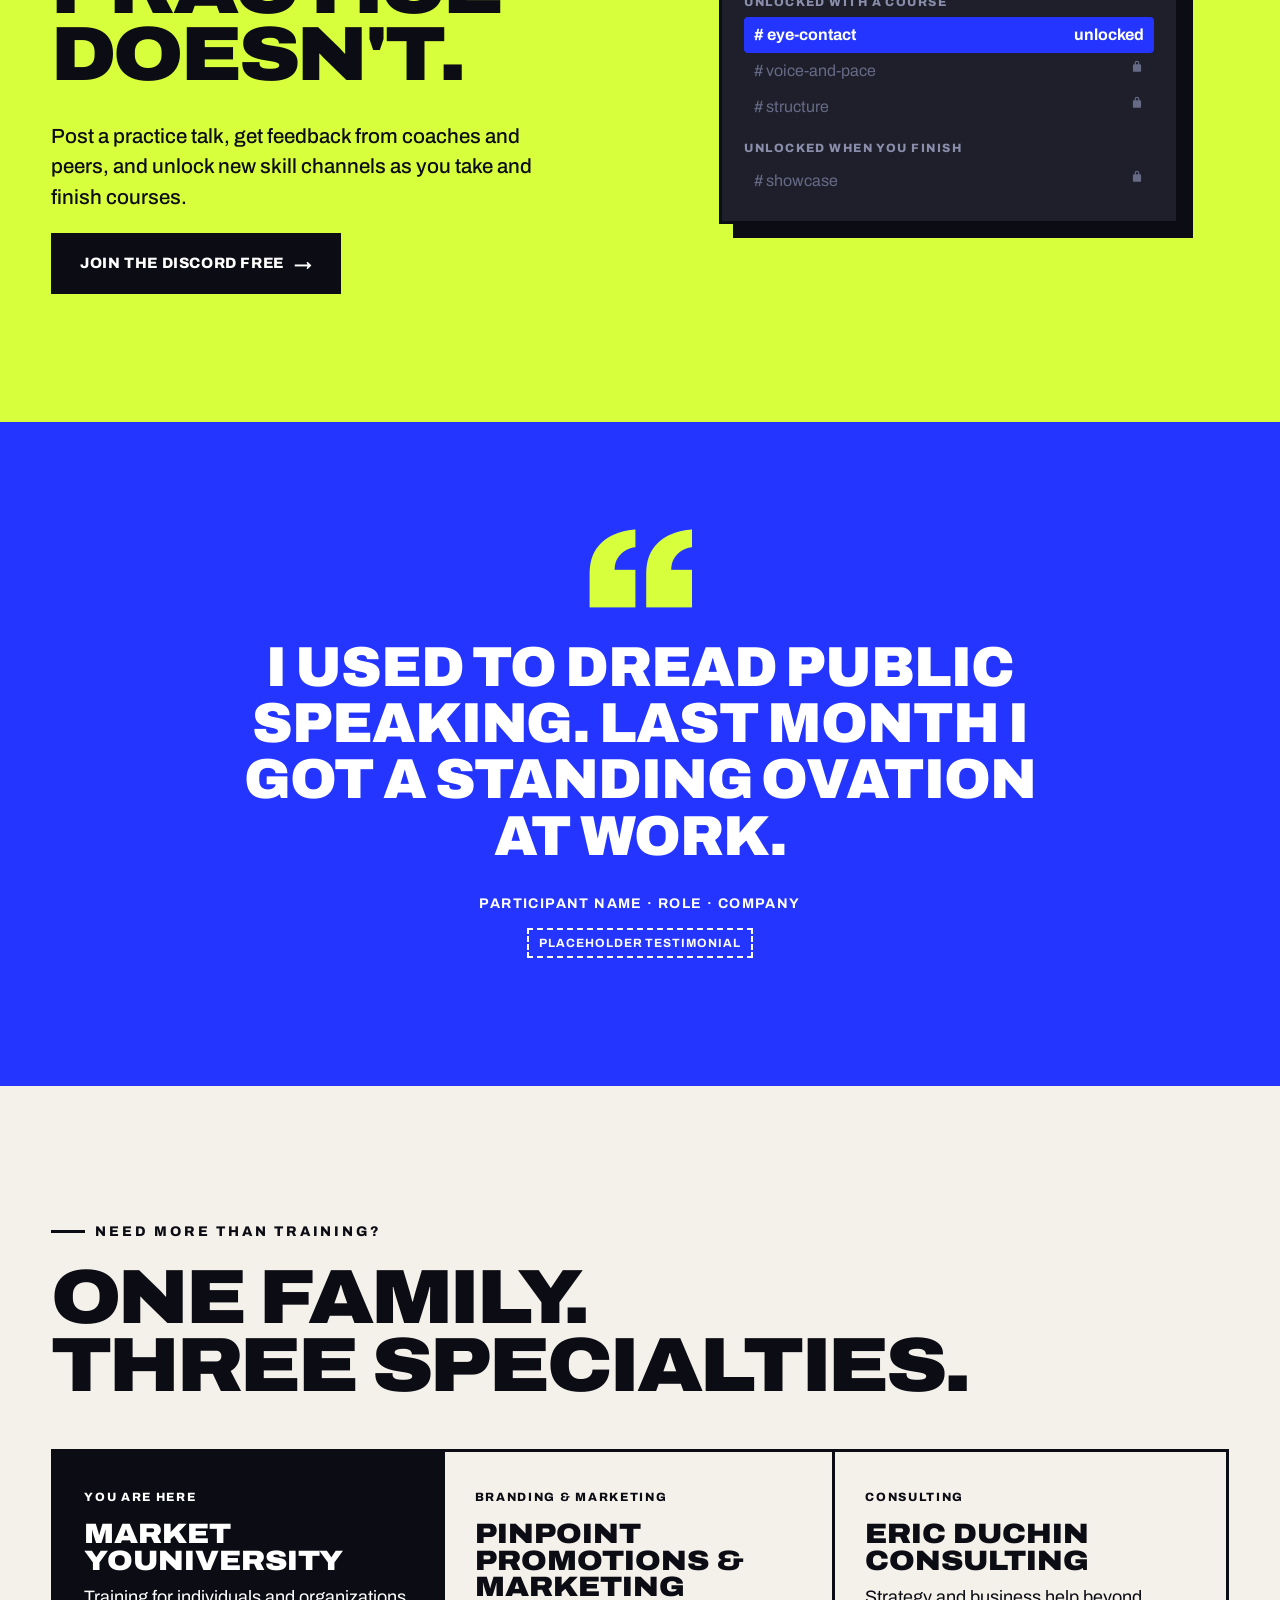
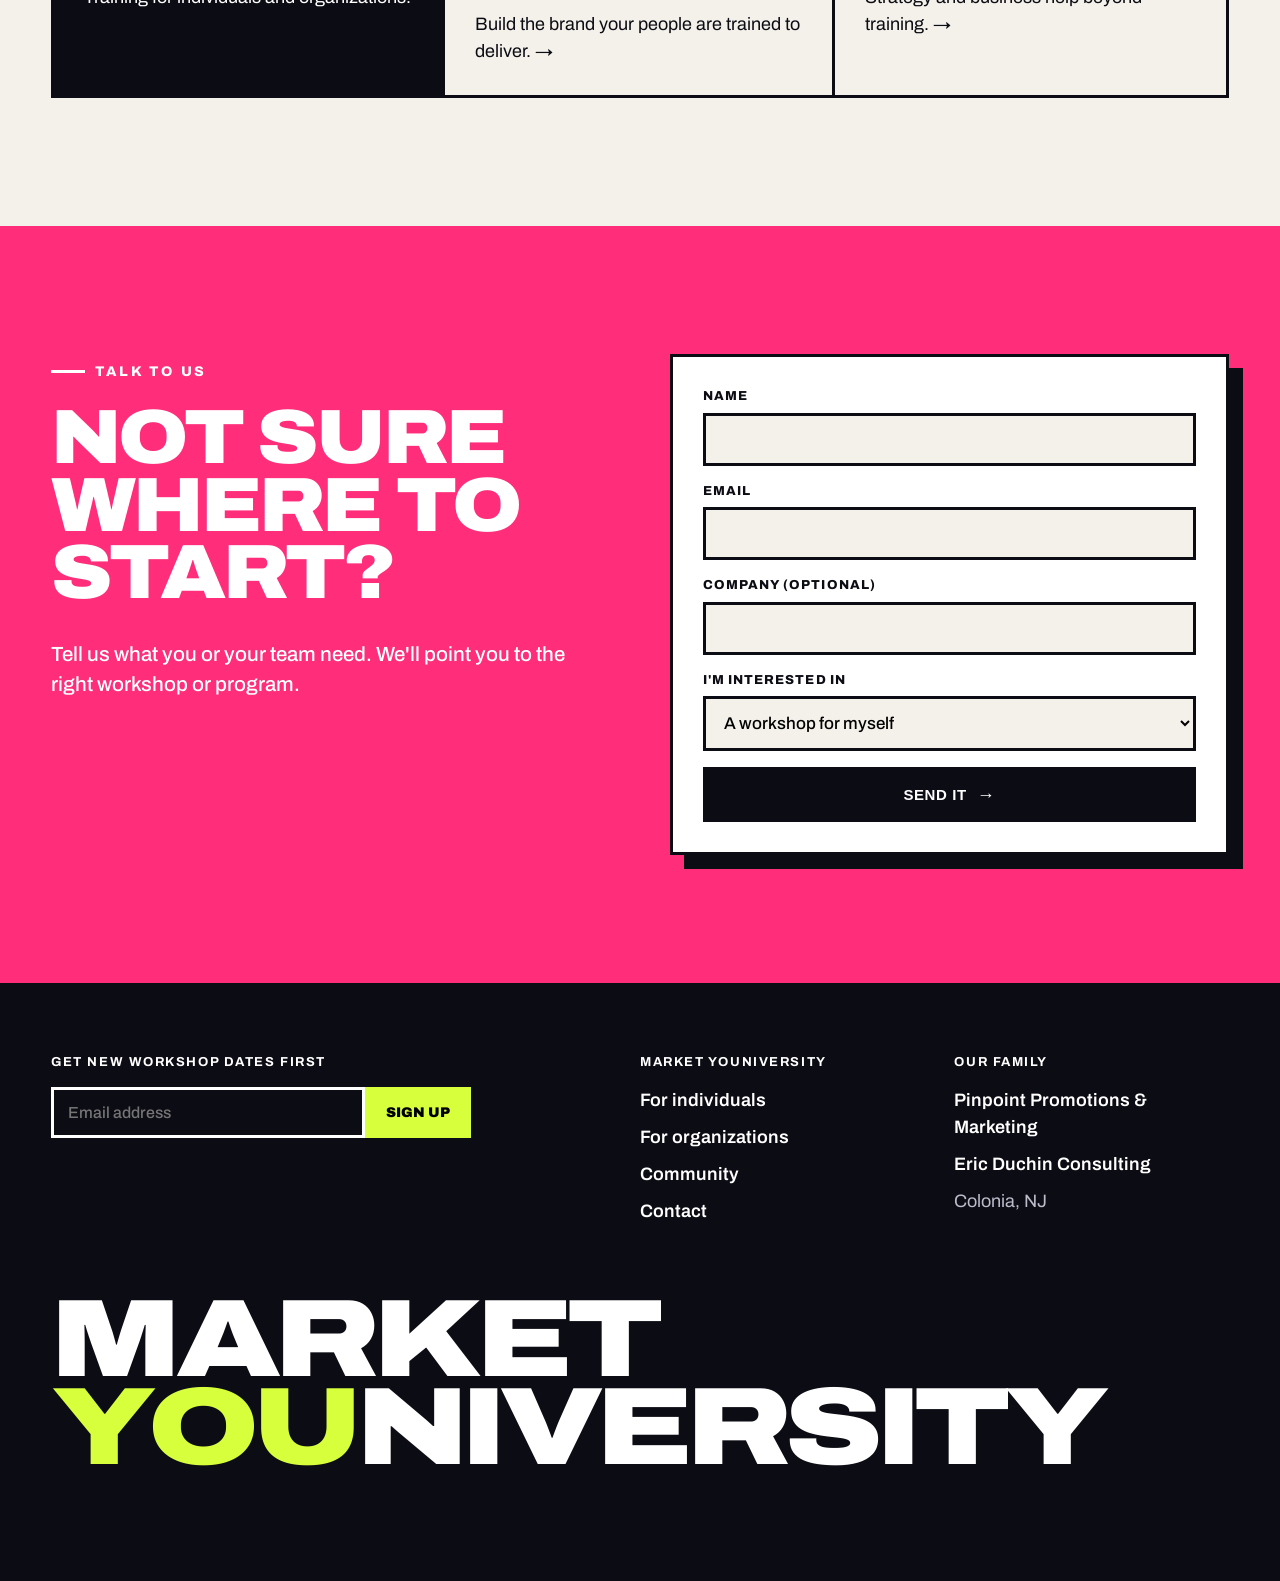
==== commit 3695051a: "Redesign homepage concepts with four distinct visual directions Replace the shared, plain template w" ====
--- a/concept-1/index.html
+++ b/concept-1/index.html
@@ -3,204 +3,382 @@
 <head>
 <meta charset="utf-8">
 <meta name="viewport" content="width=device-width, initial-scale=1">
-<title>Market Youniversity · Concept 1: Two doors</title>
-<meta name="description" content="Training for people who present and teams that perform.">
+<title>Market Youniversity · Training for people who present and teams that perform</title>
+<meta name="description" content="Live presentation workshops for individuals and outsourced training for organizations. Colonia, NJ.">
 <link rel="preconnect" href="https://fonts.googleapis.com">
 <link rel="preconnect" href="https://fonts.gstatic.com" crossorigin>
-<link href="https://fonts.googleapis.com/css2?family=Roboto+Slab:wght@500;700;800&family=Roboto:wght@400;500;700&display=swap" rel="stylesheet">
-<link rel="stylesheet" href="/assets/site.css">
+<link href="https://fonts.googleapis.com/css2?family=Archivo:wdth,wght@62..125,400..900&display=swap" rel="stylesheet">
+<style>
+:root{
+  --blue:#2335ff; --pink:#ff2d7a; --lime:#d7ff3c; --ink:#0c0c14; --paper:#f4f1ea; --white:#fff;
+  --pad:clamp(20px,4vw,56px);
+}
+*{box-sizing:border-box}
+html{scroll-behavior:smooth;overflow-x:clip}
+body{margin:0;font-family:"Archivo",system-ui,sans-serif;color:var(--ink);background:var(--paper);font-size:18px;line-height:1.5;overflow-x:clip}
+a{color:inherit}
+img{max-width:100%;display:block}
+.wide{font-stretch:125%}
+.narrow{font-stretch:75%}
+.up{text-transform:uppercase}
+.btn{display:inline-flex;align-items:center;gap:10px;font-weight:800;text-transform:uppercase;letter-spacing:.04em;text-decoration:none;padding:16px 26px;border:3px solid currentColor;border-radius:0;transition:transform .15s,box-shadow .15s;font-size:15px}
+.btn:hover{transform:translate(-3px,-3px);box-shadow:6px 6px 0 currentColor}
+.btn-lime{background:var(--lime);color:var(--ink);border-color:var(--ink)}
+.btn-ink{background:var(--ink);color:#fff;border-color:var(--ink)}
+.btn-ink:hover{box-shadow:6px 6px 0 var(--pink)}
+.arrow{font-size:1.2em;line-height:0}
+
+/* Header */
+header{position:absolute;inset:0 0 auto 0;z-index:30;display:flex;justify-content:space-between;align-items:center;padding:20px var(--pad);color:#fff}
+.logo{text-decoration:none;display:flex;flex-direction:column;line-height:.9}
+.logo b{font-weight:900;font-size:26px;font-stretch:125%;letter-spacing:-.01em}
+.logo span{font-size:11px;font-weight:700;letter-spacing:.42em;text-transform:uppercase}
+nav.main{display:flex;gap:26px;align-items:center;font-weight:700;font-size:14px;text-transform:uppercase;letter-spacing:.06em}
+nav.main a{text-decoration:none}
+nav.main a:hover{text-decoration:underline;text-decoration-thickness:3px;text-underline-offset:6px}
+nav.main .talk{background:#fff;color:var(--ink);padding:10px 18px}
+.menu{display:none;background:none;border:2px solid #fff;color:#fff;font:800 13px "Archivo";text-transform:uppercase;padding:8px 12px}
+@media(max-width:900px){
+  .menu{display:block}
+  nav.main{display:none;position:absolute;top:70px;left:16px;right:16px;flex-direction:column;align-items:stretch;background:var(--ink);padding:20px;gap:16px}
+  nav.main.open{display:flex}
+}
+
+/* Split hero */
+.split{display:flex;min-height:100vh;position:relative}
+.half{flex:1;transition:flex .5s cubic-bezier(.2,.8,.2,1);padding:200px var(--pad) 90px;display:flex;flex-direction:column;justify-content:flex-end;color:#fff;text-decoration:none;position:relative;overflow:hidden}
+.half.me{background:var(--blue)}
+.half.team{background:var(--pink)}
+@media(min-width:901px){.split:hover .half{flex:.8}.split .half:hover{flex:1.35}.half.me{padding-right:110px}.half.team{padding-left:110px}}
+.half .tag{font-weight:800;font-size:14px;letter-spacing:.2em;text-transform:uppercase;margin-bottom:18px;display:flex;gap:10px;align-items:center}
+.half .tag i{display:inline-block;width:34px;height:3px;background:currentColor}
+.half h2{font-weight:900;font-stretch:112%;font-size:clamp(44px,6.4vw,104px);line-height:.88;letter-spacing:-.03em;margin:0 0 28px;text-transform:uppercase}
+.half ul{list-style:none;padding:0;margin:0 0 34px;font-weight:600;font-size:18px;max-width:30ch}
+.half li{padding:9px 0;border-top:2px solid rgba(255,255,255,.35)}
+.half li:last-child{border-bottom:2px solid rgba(255,255,255,.35)}
+.half .go{align-self:flex-start}
+.half .ghost{position:absolute;right:-.06em;top:70px;font-weight:900;font-stretch:125%;font-size:clamp(140px,22vw,340px);line-height:.8;color:rgba(255,255,255,.09);pointer-events:none;letter-spacing:-.05em}
+.or{position:absolute;left:50%;top:50%;transform:translate(-50%,-50%);z-index:5;width:170px;height:170px;pointer-events:none}
+.or svg{width:100%;height:100%;animation:spin 18s linear infinite}
+.or b{position:absolute;inset:0;display:grid;place-items:center;font-weight:900;font-size:34px;font-stretch:125%;color:var(--ink)}
+.or .disc{position:absolute;inset:38px;background:var(--lime);border-radius:50%}
+@keyframes spin{to{transform:rotate(360deg)}}
+.claim{position:absolute;left:0;right:0;top:104px;text-align:center;color:#fff;z-index:4;font-weight:800;font-size:clamp(14px,1.4vw,18px);letter-spacing:.14em;text-transform:uppercase;pointer-events:none}
+@media(max-width:900px){
+  .split{flex-direction:column}
+  .half{min-height:auto;padding:150px 20px 60px}
+  .half.team{padding-top:110px}
+  .or{left:auto;right:16px;transform:translateY(-50%);width:120px;height:120px}
+  .or{top:var(--orTop,50%)}
+  .or b{font-size:24px}.or .disc{inset:27px}
+  .claim{top:84px;padding:0 20px}
+}
+
+/* Ticker */
+.ticker{background:var(--ink);color:#fff;overflow:hidden;white-space:nowrap;border-block:4px solid var(--ink)}
+.ticker .track{display:inline-flex;animation:tick 26s linear infinite}
+.ticker span{font-weight:900;font-stretch:125%;font-size:clamp(34px,5vw,64px);padding:14px 28px;text-transform:uppercase;letter-spacing:-.01em}
+.ticker span.o{color:transparent;-webkit-text-stroke:2px #fff}
+.ticker span.star{color:var(--lime)}
+@keyframes tick{to{transform:translateX(-50%)}}
+
+/* Sections */
+section{padding:clamp(70px,10vw,140px) var(--pad)}
+.kicker{font-weight:800;letter-spacing:.2em;text-transform:uppercase;font-size:14px;display:inline-flex;gap:10px;align-items:center;margin-bottom:22px}
+.kicker i{width:34px;height:3px;background:currentColor;display:inline-block}
+h2.big{font-weight:900;font-stretch:112%;font-size:clamp(44px,7.6vw,128px);line-height:.88;letter-spacing:-.035em;text-transform:uppercase;margin:0 0 32px}
+.strike{position:relative;display:inline-block;color:#9a968c}
+.strike::after{content:"";position:absolute;left:-4%;right:-4%;top:52%;height:.12em;background:var(--pink);transform:scaleX(0);transform-origin:left;transition:transform .7s .3s cubic-bezier(.7,0,.2,1)}
+.in .strike::after,.strike.in::after{transform:scaleX(1)}
+.hl{background:var(--lime);padding:0 .08em;box-decoration-break:clone;-webkit-box-decoration-break:clone}
+.lede{font-size:clamp(19px,1.6vw,23px);max-width:44ch;font-weight:500}
+
+/* Tickets */
+.tickets{display:grid;grid-template-columns:1fr 1fr 1fr;gap:28px;margin-top:60px}
+@media(max-width:1000px){.tickets{grid-template-columns:1fr}}
+.ticket{background:#fff;border:3px solid var(--ink);position:relative;display:flex;flex-direction:column;transition:transform .2s,box-shadow .2s}
+.ticket:hover{transform:translate(-6px,-6px);box-shadow:10px 10px 0 var(--ink)}
+.ticket .top{padding:28px 28px 22px;color:#fff;display:flex;justify-content:space-between;align-items:flex-end;gap:12px}
+.ticket .num{font-weight:900;font-stretch:125%;font-size:110px;line-height:.78;letter-spacing:-.05em}
+.ticket .unit{font-weight:800;text-transform:uppercase;letter-spacing:.12em;font-size:13px;text-align:right}
+.ticket .body{padding:24px 28px 28px;border-top:3px dashed var(--ink);flex:1;display:flex;flex-direction:column}
+.ticket h3{font-weight:900;font-stretch:112%;text-transform:uppercase;font-size:28px;line-height:.95;margin:0 0 12px;letter-spacing:-.01em}
+.ticket p{margin:0 0 20px;flex:1}
+.ticket .row{display:flex;justify-content:space-between;align-items:center;gap:12px;font-weight:700;font-size:14px;text-transform:uppercase;letter-spacing:.05em}
+.ticket .row a{font-weight:900;text-decoration:none;border-bottom:3px solid currentColor}
+.t1 .top{background:var(--blue)} .t2 .top{background:var(--ink)} .t3 .top{background:#bdb8ab;color:var(--ink)}
+.rec{display:inline-flex;align-items:center;gap:8px}
+.rec i{width:12px;height:12px;border-radius:50%;background:var(--pink);animation:blink 1.2s infinite}
+@keyframes blink{50%{opacity:.2}}
+
+/* Org */
+.dark{background:var(--ink);color:#fff}
+.ways{display:grid;grid-template-columns:repeat(3,1fr);border-top:3px solid #fff;margin-top:60px}
+@media(max-width:900px){.ways{grid-template-columns:1fr}}
+.way{padding:30px 28px 34px 0;border-bottom:3px solid #fff}
+@media(min-width:901px){.way+.way{padding-left:28px;border-left:3px solid #fff}}
+.way .n{font-weight:900;font-stretch:125%;font-size:80px;line-height:.8;color:var(--pink);margin-bottom:22px;letter-spacing:-.04em}
+.way h3{font-weight:900;font-stretch:112%;text-transform:uppercase;font-size:30px;line-height:.95;margin:0 0 12px}
+.way p{margin:0;color:#c9c7d6}
+.process{display:flex;flex-wrap:wrap;gap:0;margin-top:80px;align-items:stretch}
+.step{flex:1 1 180px;padding:22px 20px;border:3px solid #fff;margin:-3px 0 0 -3px;transition:background .2s,color .2s}
+.step:hover{background:var(--lime);color:var(--ink)}
+.step b{display:block;font-weight:900;font-stretch:125%;font-size:28px;text-transform:uppercase;letter-spacing:-.01em}
+.step small{font-size:15px;opacity:.8}
+.topics{margin-top:70px;font-weight:900;font-stretch:112%;text-transform:uppercase;font-size:clamp(28px,4.2vw,60px);line-height:1.05;letter-spacing:-.02em}
+.topics span{color:transparent;-webkit-text-stroke:1.5px #fff;transition:color .2s}
+.topics span:hover{color:var(--lime);-webkit-text-stroke-color:var(--lime)}
+.topics em{font-style:normal;color:var(--pink)}
+.client-story{margin-top:80px;display:grid;grid-template-columns:1.2fr 1fr;gap:0;border:3px solid #fff}
+@media(max-width:900px){.client-story{grid-template-columns:1fr}}
+.client-story img{width:100%;height:100%;object-fit:cover;filter:grayscale(1) contrast(1.1);mix-blend-mode:screen}
+.client-story .img{background:var(--blue)}
+.client-story .txt{padding:36px}
+.client-story h3{font-weight:900;font-stretch:112%;text-transform:uppercase;font-size:34px;line-height:.95;margin:0 0 14px}
+
+/* Community */
+.community{background:var(--lime);display:grid;grid-template-columns:1fr 1fr;gap:60px;align-items:center}
+@media(max-width:900px){.community{grid-template-columns:1fr}}
+.dc{background:#1e1f2b;color:#cfd2e6;border:3px solid var(--ink);box-shadow:14px 14px 0 var(--ink);padding:22px;transform:rotate(2deg);font-size:16px;max-width:460px;justify-self:center;width:100%}
+.dc .srv{font-weight:900;color:#fff;padding-bottom:12px;border-bottom:2px solid #34364a;margin-bottom:8px}
+.dc .grp{font-size:12px;font-weight:800;letter-spacing:.12em;text-transform:uppercase;color:#8a8eab;margin:14px 0 6px}
+.dc .ch{display:flex;justify-content:space-between;padding:6px 10px;border-radius:4px}
+.dc .ch.on{background:var(--blue);color:#fff;font-weight:700}
+.dc .ch.lock{color:#666a85}
+.dc svg{width:14px;height:14px;fill:currentColor}
+
+/* Quote */
+.quote{background:var(--blue);color:#fff;text-align:center}
+.quote .mark{font-weight:900;font-stretch:125%;font-size:200px;line-height:.5;color:var(--lime);height:90px}
+.quote blockquote{margin:0 auto;max-width:22ch;font-weight:900;font-stretch:100%;font-size:clamp(30px,4.4vw,64px);line-height:1;text-transform:uppercase;letter-spacing:-.02em}
+.quote cite{display:block;margin-top:28px;font-style:normal;font-weight:700;letter-spacing:.1em;text-transform:uppercase;font-size:14px}
+.ph{display:inline-block;margin-top:14px;border:2px dashed #fff;padding:4px 10px;font-size:12px;font-weight:700;text-transform:uppercase;letter-spacing:.08em}
+
+/* Family */
+.family{display:grid;grid-template-columns:repeat(3,1fr);gap:0;margin-top:50px;border:3px solid var(--ink)}
+@media(max-width:900px){.family{grid-template-columns:1fr}}
+.fam{padding:30px;border-right:3px solid var(--ink);text-decoration:none;display:block;transition:background .2s}
+.fam:last-child{border-right:0}
+@media(max-width:900px){.fam{border-right:0;border-bottom:3px solid var(--ink)}.fam:last-child{border-bottom:0}}
+.fam:hover{background:#fff}
+.fam.here{background:var(--ink);color:#fff}
+.fam small{font-weight:800;letter-spacing:.14em;text-transform:uppercase;font-size:12px}
+.fam h3{font-weight:900;font-stretch:112%;text-transform:uppercase;font-size:28px;line-height:.95;margin:12px 0 10px}
+.fam p{margin:0}
+
+/* Contact */
+.contact{background:var(--pink);color:#fff;display:grid;grid-template-columns:1fr 1fr;gap:60px;align-items:start}
+@media(max-width:900px){.contact{grid-template-columns:1fr}}
+form{background:#fff;color:var(--ink);border:3px solid var(--ink);box-shadow:14px 14px 0 var(--ink);padding:30px;display:grid;gap:16px}
+form label{display:grid;gap:6px;font-weight:800;font-size:13px;text-transform:uppercase;letter-spacing:.08em}
+form input,form select{font:500 17px "Archivo";padding:14px;border:3px solid var(--ink);background:var(--paper);border-radius:0}
+form input:focus,form select:focus{outline:none;background:var(--lime)}
+
+footer{background:var(--ink);color:#bdbccb;padding:70px var(--pad) 30px}
+footer .cols{display:grid;grid-template-columns:2fr 1fr 1fr;gap:40px}
+@media(max-width:900px){footer .cols{grid-template-columns:1fr}}
+footer h4{color:#fff;text-transform:uppercase;letter-spacing:.12em;font-size:13px;margin:0 0 14px}
+footer ul{list-style:none;padding:0;margin:0}footer li{margin:0 0 10px}
+footer a{color:#fff;text-decoration:none;font-weight:600}
+footer .giant{font-weight:900;font-stretch:125%;font-size:clamp(40px,8.6vw,170px);line-height:.8;letter-spacing:-.05em;color:#fff;margin-top:60px;text-transform:uppercase}
+footer .giant span{color:var(--lime)}
+.news{display:flex;gap:0;margin-top:14px;max-width:420px}
+.news input{flex:1;min-width:0;padding:14px;border:3px solid #fff;background:transparent;color:#fff;font:500 16px "Archivo"}
+.news button{background:var(--lime);border:3px solid var(--lime);font:900 14px "Archivo";text-transform:uppercase;padding:0 18px;cursor:pointer}
+
+.js [data-reveal]{opacity:0;transform:translateY(40px);transition:opacity .8s,transform .8s cubic-bezier(.2,.8,.2,1)}
+.js [data-reveal].in{opacity:1;transform:none}
+@media(prefers-reduced-motion:reduce){*{animation:none!important;transition:none!important}[data-reveal]{opacity:1;transform:none}.strike::after{transform:scaleX(1)}}
+</style>
 </head>
 <body>
-<header class="site-header">
-  <div class="wrap">
-    <a class="logo" href="#top" aria-label="Market Youniversity home"><b>MARKET</b><span><em>You</em>niversity</span></a>
-    <button class="menu-toggle" aria-label="Menu" onclick="document.querySelector('.nav').classList.toggle('open')">Menu</button>
-    <nav class="nav">
-      <a href="#individuals">For Individuals</a>
-      <a href="#organizations">For Organizations</a>
-      <a href="#community">Community</a>
-      <a href="#about">About</a>
-      <a class="btn btn-primary" href="#contact">Talk to us</a>
-    </nav>
+
+<header>
+  <a class="logo" href="#top"><b>MARKET</b><span>Youniversity</span></a>
+  <button class="menu" data-menu-toggle aria-expanded="false">Menu</button>
+  <nav class="main" data-nav>
+    <a href="#individuals">For individuals</a>
+    <a href="#organizations">For organizations</a>
+    <a href="#community">Community</a>
+    <a href="#about">About</a>
+    <a class="talk" href="#contact">Talk to us</a>
+  </nav>
+</header>
+
+<main id="top">
+  <div class="split">
+    <p class="claim">Training for people who present &amp; teams that perform</p>
+    <a class="half me" href="#individuals">
+      <span class="ghost">ME</span>
+      <span class="tag"><i></i>For individuals</span>
+      <h2>Build your<br>own skills.</h2>
+      <ul>
+        <li>Live presentation workshops, Colonia, NJ</li>
+        <li>Free community for practice &amp; feedback</li>
+        <li>Self-paced courses, coming soon</li>
+      </ul>
+      <span class="btn btn-lime go">Find a course <span class="arrow">&rarr;</span></span>
+    </a>
+    <a class="half team" href="#organizations">
+      <span class="ghost">US</span>
+      <span class="tag"><i></i>For organizations</span>
+      <h2>Train your<br>whole team.</h2>
+      <ul>
+        <li>Private workshops for your people</li>
+        <li>An extra training team when yours is stretched</li>
+        <li>Custom programs, built from scratch</li>
+      </ul>
+      <span class="btn btn-ink go">See how we work <span class="arrow">&rarr;</span></span>
+    </a>
+    <div class="or" aria-hidden="true">
+      <div class="disc"></div>
+      <svg viewBox="0 0 200 200"><defs><path id="c" d="M100,100 m-82,0 a82,82 0 1,1 164,0 a82,82 0 1,1 -164,0"/></defs><text font-family="Archivo" font-weight="900" font-size="17" letter-spacing="4.4" fill="#fff"><textPath href="#c">PICK YOUR DOOR ✦ PICK YOUR DOOR ✦ PICK YOUR DOOR ✦</textPath></text></svg>
+      <b>OR</b>
+    </div>
   </div>
-</header>
-<main id="top">
-
-<section class="hero">
-  <div class="wrap center">
-    <span class="eyebrow">Presentation and workplace training</span>
-    <h1>Training for people who present<br>and teams that perform.</h1>
-    <p class="lead">Build your own skills in a live workshop, or bring us in to train your whole team. Choose your door.</p>
-    <div class="doors" style="text-align:left">
-      <a class="door ind" href="#individuals">
-        <span class="eyebrow">For individuals</span>
-        <h3>I'm building my own skills</h3>
-        <ul><li>Live presentation workshops in Colonia, NJ</li><li>A free community for practice and feedback</li><li>Self-paced courses, coming soon</li></ul>
-        <span class="go">Explore courses &rarr;</span>
-      </a>
-      <a class="door org" href="#organizations">
-        <span class="eyebrow" style="color:var(--magenta)">For organizations</span>
-        <h3>I'm training a team</h3>
-        <ul><li>Private workshops for your people</li><li>An extra training team when yours is stretched</li><li>Custom programs built from scratch</li></ul>
-        <span class="go" style="color:var(--magenta)">See how we work &rarr;</span>
-      </a>
+
+  <div class="ticker" aria-label="Trusted by Regeneron, BCB Bank and GS1">
+    <div class="track">
+      <span>Trusted by</span><span class="star">✦</span><span>Regeneron</span><span class="star">✦</span><span class="o">BCB Bank</span><span class="star">✦</span><span>GS1</span><span class="star">✦</span><span class="o">Trusted by</span><span class="star">✦</span>
+      <span>Trusted by</span><span class="star">✦</span><span>Regeneron</span><span class="star">✦</span><span class="o">BCB Bank</span><span class="star">✦</span><span>GS1</span><span class="star">✦</span><span class="o">Trusted by</span><span class="star">✦</span>
     </div>
   </div>
-</section>
-<section class="section tight">
-  <div class="wrap">
-    <p class="clients-label">Trusted by teams at</p>
-    <div class="clients"><span>Regeneron</span><span>BCB Bank</span><span>GS1</span></div>
-  </div>
-</section>
-<section class="section" id="individuals">
-  <div class="wrap">
-    <span class="eyebrow">For individuals</span>
-    <h2>Want to be a <span class="strike">good</span> great presenter?</h2>
-    <p class="lead">Good presenters get their message across. Great presenters connect, persuade and move people to act. Learn how in a day, in a two-day workshop, or soon at your own pace.</p>
-    <div class="grid-3" style="margin-top:32px">
-      <article class="card course">
-        <span class="tag">Live · 1 day</span>
-        <h3>Pitch Perfect Presentations</h3>
-        <p>One focused day to build a clear, confident presentation you can deliver anywhere. Built for teams at Regeneron and BCB Bank who needed results fast.</p>
-        <div class="meta"><div>Next session<strong>Colonia, NJ · dates soon</strong></div><a class="btn btn-ghost" href="#contact">Join the list</a></div>
+
+  <section id="individuals">
+    <div data-reveal>
+      <span class="kicker"><i></i>For individuals</span>
+      <h2 class="big">Want to be a <span class="strike">good</span><br><span class="hl">great</span> presenter?</h2>
+      <p class="lede">Good presenters get their message across. Great presenters connect, persuade and move people to act. Pick how you want to learn it.</p>
+    </div>
+    <div class="tickets">
+      <article class="ticket t1" data-reveal>
+        <div class="top"><span class="num">1</span><span class="unit">Day<br>Live</span></div>
+        <div class="body">
+          <h3>Pitch Perfect Presentations</h3>
+          <p>One focused day to build a clear, confident presentation you can deliver anywhere. Built for teams at Regeneron and BCB Bank.</p>
+          <div class="row"><span>Colonia, NJ · Dates soon</span><a href="#contact">Join the list</a></div>
+        </div>
       </article>
-      <article class="card course big">
-        <span class="tag">Live · 2 days · video-recorded</span>
-        <h3>Powerful Presentations</h3>
-        <p>Two days. Several presentations each. Every one recorded and reviewed with feedback from the room. The fastest way to see yourself the way your audience does.</p>
-        <div class="meta"><div>Next session<strong>Colonia, NJ · dates soon</strong></div><a class="btn btn-ghost" href="#contact">Join the list</a></div>
+      <article class="ticket t2" data-reveal>
+        <div class="top"><span class="num">2</span><span class="unit"><span class="rec"><i></i>Rec</span><br>Days live</span></div>
+        <div class="body">
+          <h3>Powerful Presentations</h3>
+          <p>Two days. Several presentations each. Every one recorded and reviewed with feedback from the room. See yourself the way your audience does.</p>
+          <div class="row"><span>Colonia, NJ · Dates soon</span><a href="#contact">Join the list</a></div>
+        </div>
       </article>
-      <article class="card">
-        <span class="tag soon">Coming soon</span>
-        <h3>Self-paced courses</h3>
-        <p>Learn the same methods on your own schedule, then bring your practice talks to the community for feedback.</p>
-        <div class="meta"><div>Online<strong>Get notified at launch</strong></div><a class="btn btn-ghost" href="#contact">Notify me</a></div>
+      <article class="ticket t3" data-reveal>
+        <div class="top"><span class="num">∞</span><span class="unit">Your pace<br>Coming soon</span></div>
+        <div class="body">
+          <h3>Self-paced courses</h3>
+          <p>The same methods on your own schedule, then bring your practice talks to the community for feedback.</p>
+          <div class="row"><span>Online</span><a href="#contact">Notify me</a></div>
+        </div>
       </article>
     </div>
-  </div>
-</section>
-<section class="section alt" id="organizations">
-  <div class="wrap">
-    <span class="eyebrow">For organizations</span>
-    <h2>Your training team, without the hiring.</h2>
-    <p class="lead">We design, build and deliver training that sticks, from one-day workshops to full programs, working beside your people or in their place.</p>
-    <div class="grid-3" style="margin-top:32px">
-      <article class="card"><span class="tag org">Workshops</span><h3>Workshops for your team</h3><p>Pitch Perfect, Powerful Presentations or another program, delivered privately for your people, on site or online.</p></article>
-      <article class="card"><span class="tag org">Extended team</span><h3>Your extra training team</h3><p>Launching a product or updating material and your trainers are stretched? We work beside them to build and deliver it, as we do for GS1.</p></article>
-      <article class="card"><span class="tag org">Custom programs</span><h3>Custom program design</h3><p>Needs assessment, curriculum, facilitator guides and onboarding, built around your goals from a blank page.</p></article>
-    </div>
-    <h3 style="margin-top:56px">How we work</h3>
-    <div class="chevrons">
-      <div class="chev c1"><b>Analyze</b><small>Find the real skill gap</small></div>
-      <div class="chev c2"><b>Design</b><small>Plan the learning</small></div>
-      <div class="chev c3"><b>Develop</b><small>Build the material</small></div>
-      <div class="chev c4"><b>Implement</b><small>Deliver and coach</small></div>
-      <div class="chev c5"><b>Evaluate</b><small>Measure what stuck</small></div>
-    </div>
-    <h3 style="margin-top:56px">What we train</h3>
-    <div class="pills">
-      <span class="pill">Presentation skills</span><span class="pill">Facilitation and train-the-trainer</span><span class="pill">Leadership</span><span class="pill">Customer service</span><span class="pill">Sales and marketing communication</span><span class="pill">Branding</span><span class="pill">Onboarding and SOP training</span>
-    </div>
-    <p class="small muted" style="margin-top:12px">Don't see your topic? Ask us. We build new programs all the time.</p>
-    
-    <div class="btn-row"><a class="btn btn-primary" href="#contact">Book a free consultation</a></div>
-  </div>
-</section>
-<section class="section alt" id="community">
-  <div class="wrap hero-grid">
-    <div>
-      <span class="eyebrow">Community</span>
-      <h2>Keep practicing after the workshop ends.</h2>
-      <p class="lead">Our Discord is where participants share practice talks, get feedback and keep improving together.</p>
-      <ul class="ticks">
-        <li>Upload a practice talk and get feedback from coaches and peers</li>
-        <li>New skill channels, like Eye Contact, unlock as you take and finish courses</li>
-        <li>Stay sharp between workshops with people working on the same thing</li>
-      </ul>
-      <a class="btn btn-primary" href="#">Join the Discord free</a>
-    </div>
-    <div class="discord" aria-label="Preview of the Market Youniversity Discord">
-        <div class="server">Market Youniversity Community</div>
-        <div class="group">Open to everyone</div>
-        <div class="ch"><span># welcome</span></div><div class="ch"><span># ask-a-coach</span></div><div class="ch"><span># upcoming-workshops</span></div>
-        <div class="group">Unlocked with a course</div>
-        <div class="ch on"><span># eye-contact</span></div><div class="ch locked"><span># voice-and-pace</span><svg viewBox="0 0 24 24" aria-label="locked"><path d="M17 9h-1V7a4 4 0 0 0-8 0v2H7a2 2 0 0 0-2 2v9a2 2 0 0 0 2 2h10a2 2 0 0 0 2-2v-9a2 2 0 0 0-2-2Zm-7-2a2 2 0 0 1 4 0v2h-4Z"/></svg></div><div class="ch locked"><span># structure</span><svg viewBox="0 0 24 24" aria-label="locked"><path d="M17 9h-1V7a4 4 0 0 0-8 0v2H7a2 2 0 0 0-2 2v9a2 2 0 0 0 2 2h10a2 2 0 0 0 2-2v-9a2 2 0 0 0-2-2Zm-7-2a2 2 0 0 1 4 0v2h-4Z"/></svg></div><div class="ch locked"><span># handling-q-and-a</span><svg viewBox="0 0 24 24" aria-label="locked"><path d="M17 9h-1V7a4 4 0 0 0-8 0v2H7a2 2 0 0 0-2 2v9a2 2 0 0 0 2 2h10a2 2 0 0 0 2-2v-9a2 2 0 0 0-2-2Zm-7-2a2 2 0 0 1 4 0v2h-4Z"/></svg></div>
-        <div class="group">Unlocked when you finish</div>
-        <div class="ch locked"><span># showcase</span><svg viewBox="0 0 24 24" aria-label="locked"><path d="M17 9h-1V7a4 4 0 0 0-8 0v2H7a2 2 0 0 0-2 2v9a2 2 0 0 0 2 2h10a2 2 0 0 0 2-2v-9a2 2 0 0 0-2-2Zm-7-2a2 2 0 0 1 4 0v2h-4Z"/></svg></div><div class="ch locked"><span># alumni</span><svg viewBox="0 0 24 24" aria-label="locked"><path d="M17 9h-1V7a4 4 0 0 0-8 0v2H7a2 2 0 0 0-2 2v9a2 2 0 0 0 2 2h10a2 2 0 0 0 2-2v-9a2 2 0 0 0-2-2Zm-7-2a2 2 0 0 1 4 0v2h-4Z"/></svg></div>
+  </section>
+
+  <section class="dark" id="organizations">
+    <div data-reveal>
+      <span class="kicker" style="color:var(--pink)"><i></i>For organizations</span>
+      <h2 class="big">Your training team.<br><span style="color:var(--lime)">Without the hiring.</span></h2>
+      <p class="lede" style="color:#c9c7d6">We design, build and deliver training that sticks, from one-day workshops to full programs, working beside your people or in their place.</p>
+    </div>
+    <div class="ways">
+      <div class="way" data-reveal><div class="n">01</div><h3>Workshops for your team</h3><p>Pitch Perfect, Powerful Presentations or another program, delivered privately on site or online.</p></div>
+      <div class="way" data-reveal><div class="n">02</div><h3>Your extra training team</h3><p>Launching a product and your trainers are stretched? We work beside them to build and deliver it.</p></div>
+      <div class="way" data-reveal><div class="n">03</div><h3>Custom program design</h3><p>Needs assessment, curriculum, facilitator guides and onboarding, built around your goals.</p></div>
+    </div>
+    <div class="process" data-reveal aria-label="How we work">
+      <div class="step"><b>Analyze</b><small>Find the real gap</small></div>
+      <div class="step"><b>Design</b><small>Plan the learning</small></div>
+      <div class="step"><b>Develop</b><small>Build the material</small></div>
+      <div class="step"><b>Implement</b><small>Deliver &amp; coach</small></div>
+      <div class="step"><b>Evaluate</b><small>Measure what stuck</small></div>
+    </div>
+    <p class="topics" data-reveal>We train <span>presentation</span> <em>/</em> <span>facilitation</span> <em>/</em> <span>leadership</span> <em>/</em> <span>customer service</span> <em>/</em> <span>sales</span> <em>/</em> <span>branding</span> <em>/</em> <span>onboarding</span> <em>/</em> and whatever you need next.</p>
+    <div class="client-story" data-reveal>
+      <div class="img"><img src="/assets/img/audience.jpg" alt="A full room at a training session"></div>
+      <div class="txt">
+        <span class="kicker" style="color:var(--lime)"><i></i>Client story</span>
+        <h3>GS1: extra hands for a product launch</h3>
+        <p>GS1 was releasing a new product and needed updated training material. Their trainers were on it but needed help, so we joined as an extension of their team.</p>
+        <a class="btn btn-lime" href="#contact" style="margin-top:10px">Book a free consult <span class="arrow">&rarr;</span></a>
       </div>
-  </div>
-</section>
-<section class="section band-grad">
-  <div class="wrap center">
-    <p class="quote">"I used to dread public speaking. The techniques were practical, the sessions were engaging, and I recently got a standing ovation at work."</p>
-    <p class="quote-by">Participant name, role, company</p>
-    <span class="placeholder-note">Placeholder: replace with a real testimonial</span>
-  </div>
-</section>
-<section class="section">
-  <div class="wrap">
-    <h2 class="center">Need more than training?</h2>
-    <p class="lead center">Market Youniversity is one of three companies working together. When the need is bigger than training, we bring in the right team.</p>
-    <div class="family" style="margin-top:32px">
-      <article class="card here"><span class="tag">You are here</span><h3>Market Youniversity</h3><p>Training for individuals and organizations.</p></article>
-      <article class="card"><span class="tag">Branding</span><h3>Pinpoint Promotions &amp; Marketing</h3><p>Build the brand and marketing your people are trained to deliver.</p><a href="https://pinpointmypromotions.com" target="_blank" rel="noopener">pinpointmypromotions.com</a></article>
-      <article class="card"><span class="tag">Consulting</span><h3>Eric Duchin Consulting</h3><p>Strategy and business consulting when you need help beyond training.</p><a href="#">Visit Eric Duchin Consulting</a></article>
-    </div>
-  </div>
-</section>
-<section class="section alt" id="contact">
-  <div class="wrap hero-grid">
-    <div>
-      <span class="eyebrow">Talk to us</span>
-      <h2>Not sure where to start?</h2>
-      <p class="lead">Tell us what you or your team need. We'll recommend the right workshop or program, no strings attached.</p>
-    </div>
-    <form class="form form-card" onsubmit="return false">
-      <h3>Book a free consultation</h3>
+    </div>
+  </section>
+
+  <section class="community" id="community">
+    <div data-reveal>
+      <span class="kicker"><i></i>Community</span>
+      <h2 class="big" style="font-size:clamp(44px,6vw,96px)">The workshop ends. The practice doesn't.</h2>
+      <p class="lede">Post a practice talk, get feedback from coaches and peers, and unlock new skill channels as you take and finish courses.</p>
+      <a class="btn btn-ink" href="#">Join the Discord free <span class="arrow">&rarr;</span></a>
+    </div>
+    <div class="dc" data-reveal aria-label="Preview of the community Discord">
+      <div class="srv">Market Youniversity Community</div>
+      <div class="grp">Open to everyone</div>
+      <div class="ch"># welcome</div><div class="ch"># ask-a-coach</div><div class="ch"># upcoming-workshops</div>
+      <div class="grp">Unlocked with a course</div>
+      <div class="ch on"># eye-contact <span>unlocked</span></div>
+      <div class="ch lock"># voice-and-pace <svg viewBox="0 0 24 24"><path d="M17 9h-1V7a4 4 0 0 0-8 0v2H7a2 2 0 0 0-2 2v9a2 2 0 0 0 2 2h10a2 2 0 0 0 2-2v-9a2 2 0 0 0-2-2Zm-7-2a2 2 0 0 1 4 0v2h-4Z"/></svg></div>
+      <div class="ch lock"># structure <svg viewBox="0 0 24 24"><path d="M17 9h-1V7a4 4 0 0 0-8 0v2H7a2 2 0 0 0-2 2v9a2 2 0 0 0 2 2h10a2 2 0 0 0 2-2v-9a2 2 0 0 0-2-2Zm-7-2a2 2 0 0 1 4 0v2h-4Z"/></svg></div>
+      <div class="grp">Unlocked when you finish</div>
+      <div class="ch lock"># showcase <svg viewBox="0 0 24 24"><path d="M17 9h-1V7a4 4 0 0 0-8 0v2H7a2 2 0 0 0-2 2v9a2 2 0 0 0 2 2h10a2 2 0 0 0 2-2v-9a2 2 0 0 0-2-2Zm-7-2a2 2 0 0 1 4 0v2h-4Z"/></svg></div>
+    </div>
+  </section>
+
+  <section class="quote">
+    <div class="mark" aria-hidden="true">“</div>
+    <blockquote data-reveal>I used to dread public speaking. Last month I got a standing ovation at work.</blockquote>
+    <cite>Participant name · Role · Company</cite>
+    <span class="ph">Placeholder testimonial</span>
+  </section>
+
+  <section id="about">
+    <div data-reveal>
+      <span class="kicker"><i></i>Need more than training?</span>
+      <h2 class="big" style="font-size:clamp(40px,6vw,96px)">One family.<br>Three specialties.</h2>
+    </div>
+    <div class="family" data-reveal>
+      <div class="fam here"><small>You are here</small><h3>Market Youniversity</h3><p>Training for individuals and organizations.</p></div>
+      <a class="fam" href="https://pinpointmypromotions.com" target="_blank" rel="noopener"><small>Branding &amp; marketing</small><h3>Pinpoint Promotions &amp; Marketing</h3><p>Build the brand your people are trained to deliver. &rarr;</p></a>
+      <a class="fam" href="#"><small>Consulting</small><h3>Eric Duchin Consulting</h3><p>Strategy and business help beyond training. &rarr;</p></a>
+    </div>
+  </section>
+
+  <section class="contact" id="contact">
+    <div data-reveal>
+      <span class="kicker"><i></i>Talk to us</span>
+      <h2 class="big" style="font-size:clamp(44px,6vw,100px)">Not sure where to start?</h2>
+      <p class="lede">Tell us what you or your team need. We'll point you to the right workshop or program.</p>
+    </div>
+    <form onsubmit="return false" data-reveal>
       <label>Name<input type="text" autocomplete="name"></label>
       <label>Email<input type="email" autocomplete="email"></label>
       <label>Company (optional)<input type="text" autocomplete="organization"></label>
-      <label>I'm interested in
-        <select><option>A workshop for myself</option><option>Training for my team</option><option>Help building a training program</option><option>Something else</option></select>
-      </label>
-      <button class="btn btn-green" type="submit">Send</button>
+      <label>I'm interested in<select><option>A workshop for myself</option><option>Training for my team</option><option>Help building a training program</option><option>Something else</option></select></label>
+      <button class="btn btn-ink" type="submit" style="justify-content:center">Send it <span class="arrow">&rarr;</span></button>
     </form>
+  </section>
+</main>
+
+<footer>
+  <div class="cols">
+    <div>
+      <h4>Get new workshop dates first</h4>
+      <form class="news" onsubmit="return false" style="all:unset;display:flex;max-width:420px"><input type="email" placeholder="Email address" aria-label="Email address"><button type="submit">Sign up</button></form>
+    </div>
+    <div><h4>Market Youniversity</h4><ul><li><a href="#individuals">For individuals</a></li><li><a href="#organizations">For organizations</a></li><li><a href="#community">Community</a></li><li><a href="#contact">Contact</a></li></ul></div>
+    <div><h4>Our family</h4><ul><li><a href="https://pinpointmypromotions.com" target="_blank" rel="noopener">Pinpoint Promotions &amp; Marketing</a></li><li><a href="#">Eric Duchin Consulting</a></li><li>Colonia, NJ</li></ul></div>
   </div>
-</section>
-</main>
-<footer class="site-footer" id="about">
-  <div class="wrap">
-    <div class="footer-grid">
-      <div>
-        <a class="logo" href="#top" style="color:#fff"><b>MARKET</b><span><em style="color:#9fb6ff">You</em>niversity</span></a>
-        <p style="margin-top:16px">Presentation, facilitation and workplace training for individuals and organizations. Based in Colonia, NJ.</p>
-        <form class="newsletter" onsubmit="return false">
-          <input type="email" placeholder="Email address" aria-label="Email address">
-          <button class="btn btn-green" type="submit">Get updates</button>
-        </form>
-        <p class="small" style="margin-top:8px">Be first to hear about new workshop dates and courses.</p>
-      </div>
-      <div>
-        <h4>Market Youniversity</h4>
-        <ul>
-          <li><a href="#individuals">For individuals</a></li>
-          <li><a href="#organizations">For organizations</a></li>
-          <li><a href="#community">Community</a></li>
-          <li><a href="#contact">Contact</a></li>
-        </ul>
-      </div>
-      <div>
-        <h4>Our family of companies</h4>
-        <ul>
-          <li><a href="https://pinpointmypromotions.com" target="_blank" rel="noopener">Pinpoint Promotions &amp; Marketing</a><br><span class="small">Branding and marketing</span></li>
-          <li><a href="#">Eric Duchin Consulting</a><br><span class="small">Business consulting</span></li>
-        </ul>
-      </div>
-    </div>
-    <div class="footer-base"><span>&copy; 2026 Market Youniversity</span><span>Colonia, NJ</span></div>
-  </div>
+  <div class="giant">Market<br><span>You</span>niversity</div>
 </footer>
-<div class="concept-bar" role="navigation" aria-label="Homepage concepts"><span>Concepts</span><a href="/">All</a><a href="/concept-1/" class="on">1 · Two doors</a><a href="/concept-2/" class="">2 · Own the room</a><a href="/concept-3/" class="">3 · Your training team</a><a href="/concept-4/" class="">4 · Learning path</a></div>
+
+<script src="/assets/common.js"></script>
+<script>
+// On phones, park the OR badge on the seam between the two halves.
+(function(){var me=document.querySelector('.half.me'),or=document.querySelector('.or');function place(){if(innerWidth<=900){or.style.setProperty('--orTop',me.offsetHeight+'px')}else{or.style.removeProperty('--orTop')}}addEventListener('resize',place);place();})();
+</script>
 </body>
 </html>
